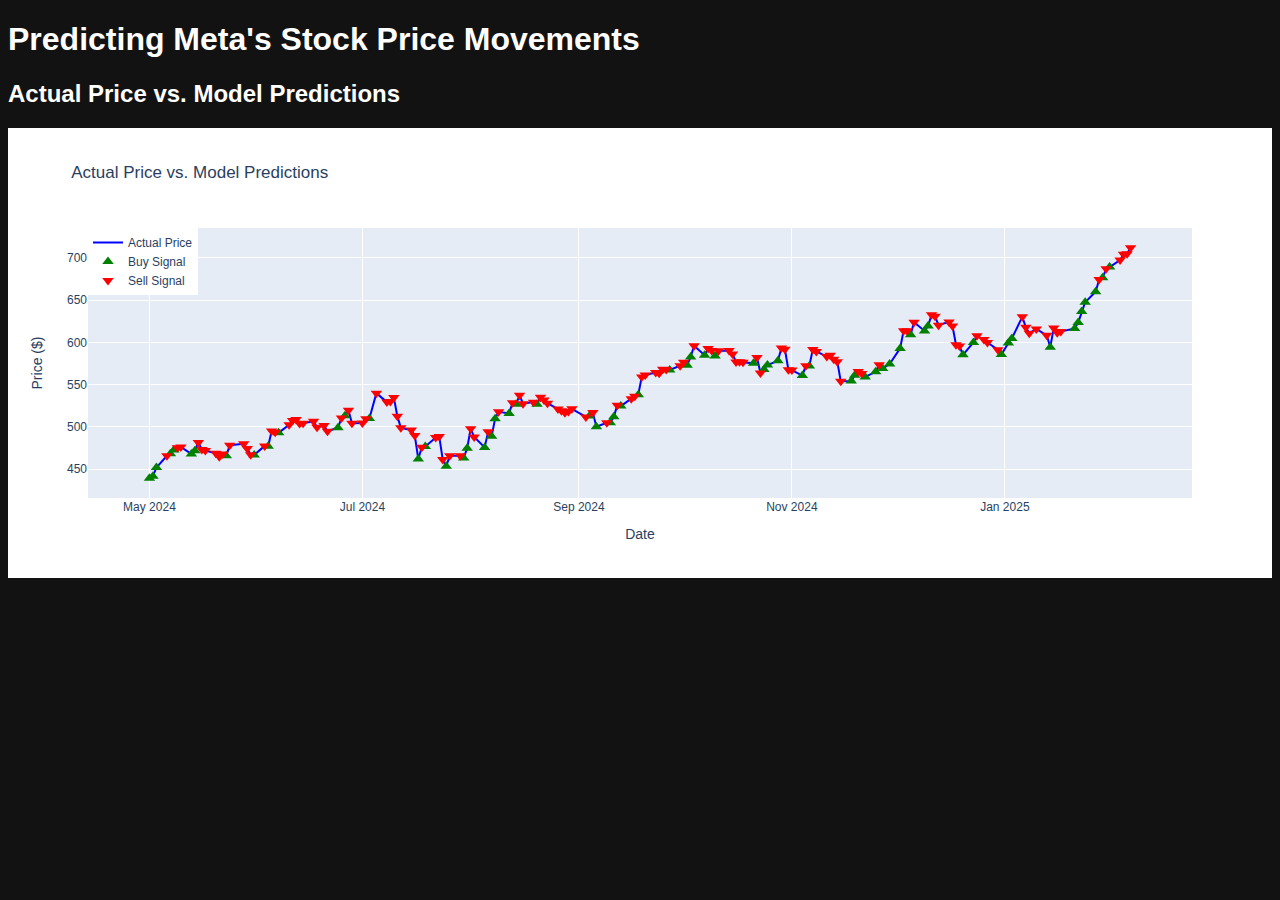
==== index.html @ 7559204f "test plotly" ====
<!DOCTYPE html>
<html lang="en">
<head>
    <meta charset="UTF-8">
    <meta name="viewport" content="width=device-width, initial-scale=1.0">
    <title>Document</title>
    <link rel = "stylesheet" href="style.css">
</head>
<body>
    <h1>Predicting Meta's Stock Price Movements</h1>
    <h2>Actual Price vs. Model Predictions</h2>
    <div>                        <script type="text/javascript">window.PlotlyConfig = {MathJaxConfig: 'local'};</script>
        <script charset="utf-8" src="https://cdn.plot.ly/plotly-2.32.0.min.js"></script>                <div id="d27d2220-6f86-433c-9f73-ee03876c3e94" class="plotly-graph-div" style="height:100%; width:100%;"></div>            <script type="text/javascript">                                    window.PLOTLYENV=window.PLOTLYENV || {};                                    if (document.getElementById("d27d2220-6f86-433c-9f73-ee03876c3e94")) {                    Plotly.newPlot(                        "d27d2220-6f86-433c-9f73-ee03876c3e94",                        [{"line":{"color":"blue","width":2},"mode":"lines","name":"Actual Price","x":["2024-05-01T00:00:00","2024-05-02T00:00:00","2024-05-03T00:00:00","2024-05-06T00:00:00","2024-05-07T00:00:00","2024-05-08T00:00:00","2024-05-09T00:00:00","2024-05-10T00:00:00","2024-05-13T00:00:00","2024-05-14T00:00:00","2024-05-15T00:00:00","2024-05-16T00:00:00","2024-05-17T00:00:00","2024-05-20T00:00:00","2024-05-21T00:00:00","2024-05-22T00:00:00","2024-05-23T00:00:00","2024-05-24T00:00:00","2024-05-28T00:00:00","2024-05-29T00:00:00","2024-05-30T00:00:00","2024-05-31T00:00:00","2024-06-03T00:00:00","2024-06-04T00:00:00","2024-06-05T00:00:00","2024-06-06T00:00:00","2024-06-07T00:00:00","2024-06-10T00:00:00","2024-06-11T00:00:00","2024-06-12T00:00:00","2024-06-13T00:00:00","2024-06-14T00:00:00","2024-06-17T00:00:00","2024-06-18T00:00:00","2024-06-20T00:00:00","2024-06-21T00:00:00","2024-06-24T00:00:00","2024-06-25T00:00:00","2024-06-26T00:00:00","2024-06-27T00:00:00","2024-06-28T00:00:00","2024-07-01T00:00:00","2024-07-02T00:00:00","2024-07-03T00:00:00","2024-07-05T00:00:00","2024-07-08T00:00:00","2024-07-09T00:00:00","2024-07-10T00:00:00","2024-07-11T00:00:00","2024-07-12T00:00:00","2024-07-15T00:00:00","2024-07-16T00:00:00","2024-07-17T00:00:00","2024-07-18T00:00:00","2024-07-19T00:00:00","2024-07-22T00:00:00","2024-07-23T00:00:00","2024-07-24T00:00:00","2024-07-25T00:00:00","2024-07-26T00:00:00","2024-07-29T00:00:00","2024-07-30T00:00:00","2024-07-31T00:00:00","2024-08-01T00:00:00","2024-08-02T00:00:00","2024-08-05T00:00:00","2024-08-06T00:00:00","2024-08-07T00:00:00","2024-08-08T00:00:00","2024-08-09T00:00:00","2024-08-12T00:00:00","2024-08-13T00:00:00","2024-08-14T00:00:00","2024-08-15T00:00:00","2024-08-16T00:00:00","2024-08-19T00:00:00","2024-08-20T00:00:00","2024-08-21T00:00:00","2024-08-22T00:00:00","2024-08-23T00:00:00","2024-08-26T00:00:00","2024-08-27T00:00:00","2024-08-28T00:00:00","2024-08-29T00:00:00","2024-08-30T00:00:00","2024-09-03T00:00:00","2024-09-04T00:00:00","2024-09-05T00:00:00","2024-09-06T00:00:00","2024-09-09T00:00:00","2024-09-10T00:00:00","2024-09-11T00:00:00","2024-09-12T00:00:00","2024-09-13T00:00:00","2024-09-16T00:00:00","2024-09-17T00:00:00","2024-09-18T00:00:00","2024-09-19T00:00:00","2024-09-20T00:00:00","2024-09-23T00:00:00","2024-09-24T00:00:00","2024-09-25T00:00:00","2024-09-26T00:00:00","2024-09-27T00:00:00","2024-09-30T00:00:00","2024-10-01T00:00:00","2024-10-02T00:00:00","2024-10-03T00:00:00","2024-10-04T00:00:00","2024-10-07T00:00:00","2024-10-08T00:00:00","2024-10-09T00:00:00","2024-10-10T00:00:00","2024-10-11T00:00:00","2024-10-14T00:00:00","2024-10-15T00:00:00","2024-10-16T00:00:00","2024-10-17T00:00:00","2024-10-18T00:00:00","2024-10-21T00:00:00","2024-10-22T00:00:00","2024-10-23T00:00:00","2024-10-24T00:00:00","2024-10-25T00:00:00","2024-10-28T00:00:00","2024-10-29T00:00:00","2024-10-30T00:00:00","2024-10-31T00:00:00","2024-11-01T00:00:00","2024-11-04T00:00:00","2024-11-05T00:00:00","2024-11-06T00:00:00","2024-11-07T00:00:00","2024-11-08T00:00:00","2024-11-11T00:00:00","2024-11-12T00:00:00","2024-11-13T00:00:00","2024-11-14T00:00:00","2024-11-15T00:00:00","2024-11-18T00:00:00","2024-11-19T00:00:00","2024-11-20T00:00:00","2024-11-21T00:00:00","2024-11-22T00:00:00","2024-11-25T00:00:00","2024-11-26T00:00:00","2024-11-27T00:00:00","2024-11-29T00:00:00","2024-12-02T00:00:00","2024-12-03T00:00:00","2024-12-04T00:00:00","2024-12-05T00:00:00","2024-12-06T00:00:00","2024-12-09T00:00:00","2024-12-10T00:00:00","2024-12-11T00:00:00","2024-12-12T00:00:00","2024-12-13T00:00:00","2024-12-16T00:00:00","2024-12-17T00:00:00","2024-12-18T00:00:00","2024-12-19T00:00:00","2024-12-20T00:00:00","2024-12-23T00:00:00","2024-12-24T00:00:00","2024-12-26T00:00:00","2024-12-27T00:00:00","2024-12-30T00:00:00","2024-12-31T00:00:00","2025-01-02T00:00:00","2025-01-03T00:00:00","2025-01-06T00:00:00","2025-01-07T00:00:00","2025-01-08T00:00:00","2025-01-10T00:00:00","2025-01-13T00:00:00","2025-01-14T00:00:00","2025-01-15T00:00:00","2025-01-16T00:00:00","2025-01-17T00:00:00","2025-01-21T00:00:00","2025-01-22T00:00:00","2025-01-23T00:00:00","2025-01-24T00:00:00","2025-01-27T00:00:00","2025-01-28T00:00:00","2025-01-29T00:00:00","2025-01-30T00:00:00","2025-01-31T00:00:00","2025-02-03T00:00:00","2025-02-04T00:00:00","2025-02-05T00:00:00","2025-02-06T00:00:00"],"y":[439.19,441.68,451.96,465.68,468.24,472.6,475.42,476.2,468.01,471.85,481.54,473.23,471.91,468.84,464.63,467.78,465.78,478.22,479.92,474.36,467.05,466.83,477.49,476.99,495.06,493.76,492.96,502.6,507.47,508.84,504.1,504.16,506.63,499.49,501.7,494.78,498.91,510.6,513.12,519.56,504.22,504.68,509.5,509.96,539.91,529.32,530.0,534.69,512.7,498.87,496.16,489.79,461.99,475.85,476.79,487.4,488.69,461.27,453.41,465.7,465.71,463.19,474.83,497.74,488.14,475.73,494.09,488.92,509.63,517.77,515.95,528.54,526.76,537.33,527.42,529.28,526.73,535.16,531.93,528.0,521.12,519.1,516.78,518.22,521.31,511.76,512.74,516.86,500.27,504.79,504.79,511.83,525.6,524.62,533.28,536.315,537.95,559.1,561.35,564.41,563.33,568.31,567.84,567.36,572.44,576.47,572.81,582.77,595.94,584.78,592.89,590.51,583.83,589.95,590.42,586.27,576.79,576.93,576.47,575.16,582.01,563.69,567.78,573.25,578.16,593.28,591.8,567.58,567.16,560.68,572.43,572.05,591.7,589.34,583.17,584.82,580.0,577.16,554.08,554.4,561.09,565.52,563.09,559.14,565.11,573.54,569.2,574.32,592.83,613.65,613.78,608.93,623.77,613.57,619.32,632.68,630.79,620.35,624.24,619.44,597.19,595.57,585.25,599.85,607.75,603.35,599.81,591.24,585.51,599.24,604.63,630.2,617.89,610.72,615.86,608.33,594.25,617.12,611.3,612.77,616.46,623.5,636.45,647.49,659.88,674.33,676.49,687.0,689.18,697.46,704.19,704.87,711.99],"type":"scatter"},{"marker":{"color":"green","size":10,"symbol":"triangle-up"},"mode":"markers","name":"Buy Signal","x":["2024-05-01T00:00:00","2024-05-02T00:00:00","2024-05-03T00:00:00","2024-05-07T00:00:00","2024-05-08T00:00:00","2024-05-13T00:00:00","2024-05-14T00:00:00","2024-05-23T00:00:00","2024-05-31T00:00:00","2024-06-04T00:00:00","2024-06-07T00:00:00","2024-06-24T00:00:00","2024-06-26T00:00:00","2024-07-03T00:00:00","2024-07-17T00:00:00","2024-07-19T00:00:00","2024-07-25T00:00:00","2024-07-30T00:00:00","2024-07-31T00:00:00","2024-08-05T00:00:00","2024-08-07T00:00:00","2024-08-08T00:00:00","2024-08-12T00:00:00","2024-08-14T00:00:00","2024-08-20T00:00:00","2024-09-04T00:00:00","2024-09-06T00:00:00","2024-09-10T00:00:00","2024-09-11T00:00:00","2024-09-13T00:00:00","2024-09-18T00:00:00","2024-09-27T00:00:00","2024-10-02T00:00:00","2024-10-03T00:00:00","2024-10-07T00:00:00","2024-10-10T00:00:00","2024-10-21T00:00:00","2024-10-24T00:00:00","2024-10-25T00:00:00","2024-10-28T00:00:00","2024-11-04T00:00:00","2024-11-06T00:00:00","2024-11-18T00:00:00","2024-11-19T00:00:00","2024-11-22T00:00:00","2024-11-25T00:00:00","2024-11-27T00:00:00","2024-11-29T00:00:00","2024-12-02T00:00:00","2024-12-05T00:00:00","2024-12-09T00:00:00","2024-12-10T00:00:00","2024-12-20T00:00:00","2024-12-23T00:00:00","2024-12-31T00:00:00","2025-01-02T00:00:00","2025-01-03T00:00:00","2025-01-14T00:00:00","2025-01-21T00:00:00","2025-01-22T00:00:00","2025-01-23T00:00:00","2025-01-24T00:00:00","2025-01-27T00:00:00","2025-01-29T00:00:00","2025-01-31T00:00:00"],"y":[439.19,441.68,451.96,468.24,472.6,468.01,471.85,465.78,466.83,476.99,492.96,498.91,513.12,509.96,461.99,476.79,453.41,463.19,474.83,475.73,488.92,509.63,515.95,526.76,526.73,512.74,500.27,504.79,511.83,524.62,537.95,567.36,572.81,582.77,584.78,583.83,575.16,567.78,573.25,578.16,560.68,572.05,554.4,561.09,559.14,565.11,569.2,574.32,592.83,608.93,613.57,619.32,585.25,599.85,585.51,599.24,604.63,594.25,616.46,623.5,636.45,647.49,659.88,676.49,689.18],"type":"scatter"},{"marker":{"color":"red","size":10,"symbol":"triangle-down"},"mode":"markers","name":"Sell Signal","x":["2024-05-06T00:00:00","2024-05-09T00:00:00","2024-05-10T00:00:00","2024-05-15T00:00:00","2024-05-16T00:00:00","2024-05-17T00:00:00","2024-05-20T00:00:00","2024-05-21T00:00:00","2024-05-22T00:00:00","2024-05-24T00:00:00","2024-05-28T00:00:00","2024-05-29T00:00:00","2024-05-30T00:00:00","2024-06-03T00:00:00","2024-06-05T00:00:00","2024-06-06T00:00:00","2024-06-10T00:00:00","2024-06-11T00:00:00","2024-06-12T00:00:00","2024-06-13T00:00:00","2024-06-14T00:00:00","2024-06-17T00:00:00","2024-06-18T00:00:00","2024-06-20T00:00:00","2024-06-21T00:00:00","2024-06-25T00:00:00","2024-06-27T00:00:00","2024-06-28T00:00:00","2024-07-01T00:00:00","2024-07-02T00:00:00","2024-07-05T00:00:00","2024-07-08T00:00:00","2024-07-09T00:00:00","2024-07-10T00:00:00","2024-07-11T00:00:00","2024-07-12T00:00:00","2024-07-15T00:00:00","2024-07-16T00:00:00","2024-07-18T00:00:00","2024-07-22T00:00:00","2024-07-23T00:00:00","2024-07-24T00:00:00","2024-07-26T00:00:00","2024-07-29T00:00:00","2024-08-01T00:00:00","2024-08-02T00:00:00","2024-08-06T00:00:00","2024-08-09T00:00:00","2024-08-13T00:00:00","2024-08-15T00:00:00","2024-08-16T00:00:00","2024-08-19T00:00:00","2024-08-21T00:00:00","2024-08-22T00:00:00","2024-08-23T00:00:00","2024-08-26T00:00:00","2024-08-27T00:00:00","2024-08-28T00:00:00","2024-08-29T00:00:00","2024-08-30T00:00:00","2024-09-03T00:00:00","2024-09-05T00:00:00","2024-09-09T00:00:00","2024-09-12T00:00:00","2024-09-16T00:00:00","2024-09-17T00:00:00","2024-09-19T00:00:00","2024-09-20T00:00:00","2024-09-23T00:00:00","2024-09-24T00:00:00","2024-09-25T00:00:00","2024-09-26T00:00:00","2024-09-30T00:00:00","2024-10-01T00:00:00","2024-10-04T00:00:00","2024-10-08T00:00:00","2024-10-09T00:00:00","2024-10-11T00:00:00","2024-10-14T00:00:00","2024-10-15T00:00:00","2024-10-16T00:00:00","2024-10-17T00:00:00","2024-10-18T00:00:00","2024-10-22T00:00:00","2024-10-23T00:00:00","2024-10-29T00:00:00","2024-10-30T00:00:00","2024-10-31T00:00:00","2024-11-01T00:00:00","2024-11-05T00:00:00","2024-11-07T00:00:00","2024-11-08T00:00:00","2024-11-11T00:00:00","2024-11-12T00:00:00","2024-11-13T00:00:00","2024-11-14T00:00:00","2024-11-15T00:00:00","2024-11-20T00:00:00","2024-11-21T00:00:00","2024-11-26T00:00:00","2024-12-03T00:00:00","2024-12-04T00:00:00","2024-12-06T00:00:00","2024-12-11T00:00:00","2024-12-12T00:00:00","2024-12-13T00:00:00","2024-12-16T00:00:00","2024-12-17T00:00:00","2024-12-18T00:00:00","2024-12-19T00:00:00","2024-12-24T00:00:00","2024-12-26T00:00:00","2024-12-27T00:00:00","2024-12-30T00:00:00","2025-01-06T00:00:00","2025-01-07T00:00:00","2025-01-08T00:00:00","2025-01-10T00:00:00","2025-01-13T00:00:00","2025-01-15T00:00:00","2025-01-16T00:00:00","2025-01-17T00:00:00","2025-01-28T00:00:00","2025-01-30T00:00:00","2025-02-03T00:00:00","2025-02-04T00:00:00","2025-02-05T00:00:00","2025-02-06T00:00:00"],"y":[465.68,475.42,476.2,481.54,473.23,471.91,468.84,464.63,467.78,478.22,479.92,474.36,467.05,477.49,495.06,493.76,502.6,507.47,508.84,504.1,504.16,506.63,499.49,501.7,494.78,510.6,519.56,504.22,504.68,509.5,539.91,529.32,530.0,534.69,512.7,498.87,496.16,489.79,475.85,487.4,488.69,461.27,465.7,465.71,497.74,488.14,494.09,517.77,528.54,537.33,527.42,529.28,535.16,531.93,528.0,521.12,519.1,516.78,518.22,521.31,511.76,516.86,504.79,525.6,533.28,536.315,559.1,561.35,564.41,563.33,568.31,567.84,572.44,576.47,595.94,592.89,590.51,589.95,590.42,586.27,576.79,576.93,576.47,582.01,563.69,593.28,591.8,567.58,567.16,572.43,591.7,589.34,583.17,584.82,580.0,577.16,554.08,565.52,563.09,573.54,613.65,613.78,623.77,632.68,630.79,620.35,624.24,619.44,597.19,595.57,607.75,603.35,599.81,591.24,630.2,617.89,610.72,615.86,608.33,617.12,611.3,612.77,674.33,687.0,697.46,704.19,704.87,711.99],"type":"scatter"}],                        {"template":{"data":{"histogram2dcontour":[{"type":"histogram2dcontour","colorbar":{"outlinewidth":0,"ticks":""},"colorscale":[[0.0,"#0d0887"],[0.1111111111111111,"#46039f"],[0.2222222222222222,"#7201a8"],[0.3333333333333333,"#9c179e"],[0.4444444444444444,"#bd3786"],[0.5555555555555556,"#d8576b"],[0.6666666666666666,"#ed7953"],[0.7777777777777778,"#fb9f3a"],[0.8888888888888888,"#fdca26"],[1.0,"#f0f921"]]}],"choropleth":[{"type":"choropleth","colorbar":{"outlinewidth":0,"ticks":""}}],"histogram2d":[{"type":"histogram2d","colorbar":{"outlinewidth":0,"ticks":""},"colorscale":[[0.0,"#0d0887"],[0.1111111111111111,"#46039f"],[0.2222222222222222,"#7201a8"],[0.3333333333333333,"#9c179e"],[0.4444444444444444,"#bd3786"],[0.5555555555555556,"#d8576b"],[0.6666666666666666,"#ed7953"],[0.7777777777777778,"#fb9f3a"],[0.8888888888888888,"#fdca26"],[1.0,"#f0f921"]]}],"heatmap":[{"type":"heatmap","colorbar":{"outlinewidth":0,"ticks":""},"colorscale":[[0.0,"#0d0887"],[0.1111111111111111,"#46039f"],[0.2222222222222222,"#7201a8"],[0.3333333333333333,"#9c179e"],[0.4444444444444444,"#bd3786"],[0.5555555555555556,"#d8576b"],[0.6666666666666666,"#ed7953"],[0.7777777777777778,"#fb9f3a"],[0.8888888888888888,"#fdca26"],[1.0,"#f0f921"]]}],"heatmapgl":[{"type":"heatmapgl","colorbar":{"outlinewidth":0,"ticks":""},"colorscale":[[0.0,"#0d0887"],[0.1111111111111111,"#46039f"],[0.2222222222222222,"#7201a8"],[0.3333333333333333,"#9c179e"],[0.4444444444444444,"#bd3786"],[0.5555555555555556,"#d8576b"],[0.6666666666666666,"#ed7953"],[0.7777777777777778,"#fb9f3a"],[0.8888888888888888,"#fdca26"],[1.0,"#f0f921"]]}],"contourcarpet":[{"type":"contourcarpet","colorbar":{"outlinewidth":0,"ticks":""}}],"contour":[{"type":"contour","colorbar":{"outlinewidth":0,"ticks":""},"colorscale":[[0.0,"#0d0887"],[0.1111111111111111,"#46039f"],[0.2222222222222222,"#7201a8"],[0.3333333333333333,"#9c179e"],[0.4444444444444444,"#bd3786"],[0.5555555555555556,"#d8576b"],[0.6666666666666666,"#ed7953"],[0.7777777777777778,"#fb9f3a"],[0.8888888888888888,"#fdca26"],[1.0,"#f0f921"]]}],"surface":[{"type":"surface","colorbar":{"outlinewidth":0,"ticks":""},"colorscale":[[0.0,"#0d0887"],[0.1111111111111111,"#46039f"],[0.2222222222222222,"#7201a8"],[0.3333333333333333,"#9c179e"],[0.4444444444444444,"#bd3786"],[0.5555555555555556,"#d8576b"],[0.6666666666666666,"#ed7953"],[0.7777777777777778,"#fb9f3a"],[0.8888888888888888,"#fdca26"],[1.0,"#f0f921"]]}],"mesh3d":[{"type":"mesh3d","colorbar":{"outlinewidth":0,"ticks":""}}],"scatter":[{"fillpattern":{"fillmode":"overlay","size":10,"solidity":0.2},"type":"scatter"}],"parcoords":[{"type":"parcoords","line":{"colorbar":{"outlinewidth":0,"ticks":""}}}],"scatterpolargl":[{"type":"scatterpolargl","marker":{"colorbar":{"outlinewidth":0,"ticks":""}}}],"bar":[{"error_x":{"color":"#2a3f5f"},"error_y":{"color":"#2a3f5f"},"marker":{"line":{"color":"#E5ECF6","width":0.5},"pattern":{"fillmode":"overlay","size":10,"solidity":0.2}},"type":"bar"}],"scattergeo":[{"type":"scattergeo","marker":{"colorbar":{"outlinewidth":0,"ticks":""}}}],"scatterpolar":[{"type":"scatterpolar","marker":{"colorbar":{"outlinewidth":0,"ticks":""}}}],"histogram":[{"marker":{"pattern":{"fillmode":"overlay","size":10,"solidity":0.2}},"type":"histogram"}],"scattergl":[{"type":"scattergl","marker":{"colorbar":{"outlinewidth":0,"ticks":""}}}],"scatter3d":[{"type":"scatter3d","line":{"colorbar":{"outlinewidth":0,"ticks":""}},"marker":{"colorbar":{"outlinewidth":0,"ticks":""}}}],"scattermapbox":[{"type":"scattermapbox","marker":{"colorbar":{"outlinewidth":0,"ticks":""}}}],"scatterternary":[{"type":"scatterternary","marker":{"colorbar":{"outlinewidth":0,"ticks":""}}}],"scattercarpet":[{"type":"scattercarpet","marker":{"colorbar":{"outlinewidth":0,"ticks":""}}}],"carpet":[{"aaxis":{"endlinecolor":"#2a3f5f","gridcolor":"white","linecolor":"white","minorgridcolor":"white","startlinecolor":"#2a3f5f"},"baxis":{"endlinecolor":"#2a3f5f","gridcolor":"white","linecolor":"white","minorgridcolor":"white","startlinecolor":"#2a3f5f"},"type":"carpet"}],"table":[{"cells":{"fill":{"color":"#EBF0F8"},"line":{"color":"white"}},"header":{"fill":{"color":"#C8D4E3"},"line":{"color":"white"}},"type":"table"}],"barpolar":[{"marker":{"line":{"color":"#E5ECF6","width":0.5},"pattern":{"fillmode":"overlay","size":10,"solidity":0.2}},"type":"barpolar"}],"pie":[{"automargin":true,"type":"pie"}]},"layout":{"autotypenumbers":"strict","colorway":["#636efa","#EF553B","#00cc96","#ab63fa","#FFA15A","#19d3f3","#FF6692","#B6E880","#FF97FF","#FECB52"],"font":{"color":"#2a3f5f"},"hovermode":"closest","hoverlabel":{"align":"left"},"paper_bgcolor":"white","plot_bgcolor":"#E5ECF6","polar":{"bgcolor":"#E5ECF6","angularaxis":{"gridcolor":"white","linecolor":"white","ticks":""},"radialaxis":{"gridcolor":"white","linecolor":"white","ticks":""}},"ternary":{"bgcolor":"#E5ECF6","aaxis":{"gridcolor":"white","linecolor":"white","ticks":""},"baxis":{"gridcolor":"white","linecolor":"white","ticks":""},"caxis":{"gridcolor":"white","linecolor":"white","ticks":""}},"coloraxis":{"colorbar":{"outlinewidth":0,"ticks":""}},"colorscale":{"sequential":[[0.0,"#0d0887"],[0.1111111111111111,"#46039f"],[0.2222222222222222,"#7201a8"],[0.3333333333333333,"#9c179e"],[0.4444444444444444,"#bd3786"],[0.5555555555555556,"#d8576b"],[0.6666666666666666,"#ed7953"],[0.7777777777777778,"#fb9f3a"],[0.8888888888888888,"#fdca26"],[1.0,"#f0f921"]],"sequentialminus":[[0.0,"#0d0887"],[0.1111111111111111,"#46039f"],[0.2222222222222222,"#7201a8"],[0.3333333333333333,"#9c179e"],[0.4444444444444444,"#bd3786"],[0.5555555555555556,"#d8576b"],[0.6666666666666666,"#ed7953"],[0.7777777777777778,"#fb9f3a"],[0.8888888888888888,"#fdca26"],[1.0,"#f0f921"]],"diverging":[[0,"#8e0152"],[0.1,"#c51b7d"],[0.2,"#de77ae"],[0.3,"#f1b6da"],[0.4,"#fde0ef"],[0.5,"#f7f7f7"],[0.6,"#e6f5d0"],[0.7,"#b8e186"],[0.8,"#7fbc41"],[0.9,"#4d9221"],[1,"#276419"]]},"xaxis":{"gridcolor":"white","linecolor":"white","ticks":"","title":{"standoff":15},"zerolinecolor":"white","automargin":true,"zerolinewidth":2},"yaxis":{"gridcolor":"white","linecolor":"white","ticks":"","title":{"standoff":15},"zerolinecolor":"white","automargin":true,"zerolinewidth":2},"scene":{"xaxis":{"backgroundcolor":"#E5ECF6","gridcolor":"white","linecolor":"white","showbackground":true,"ticks":"","zerolinecolor":"white","gridwidth":2},"yaxis":{"backgroundcolor":"#E5ECF6","gridcolor":"white","linecolor":"white","showbackground":true,"ticks":"","zerolinecolor":"white","gridwidth":2},"zaxis":{"backgroundcolor":"#E5ECF6","gridcolor":"white","linecolor":"white","showbackground":true,"ticks":"","zerolinecolor":"white","gridwidth":2}},"shapedefaults":{"line":{"color":"#2a3f5f"}},"annotationdefaults":{"arrowcolor":"#2a3f5f","arrowhead":0,"arrowwidth":1},"geo":{"bgcolor":"white","landcolor":"#E5ECF6","subunitcolor":"white","showland":true,"showlakes":true,"lakecolor":"white"},"title":{"x":0.05},"mapbox":{"style":"light"}}},"legend":{"x":0,"y":1,"traceorder":"normal"},"title":{"text":"Actual Price vs. Model Predictions"},"xaxis":{"title":{"text":"Date"}},"yaxis":{"title":{"text":"Price ($)"}}},                        {"responsive": true}                    )                };                            </script>        </div>
</body>
</html>
---- style.css ----
body {
    background-color: #121212; /* Dark background */
    color: white; /* White text */
    font-family: Arial, sans-serif;
}

h1, h2, h3, p, a {
    color: white;
}
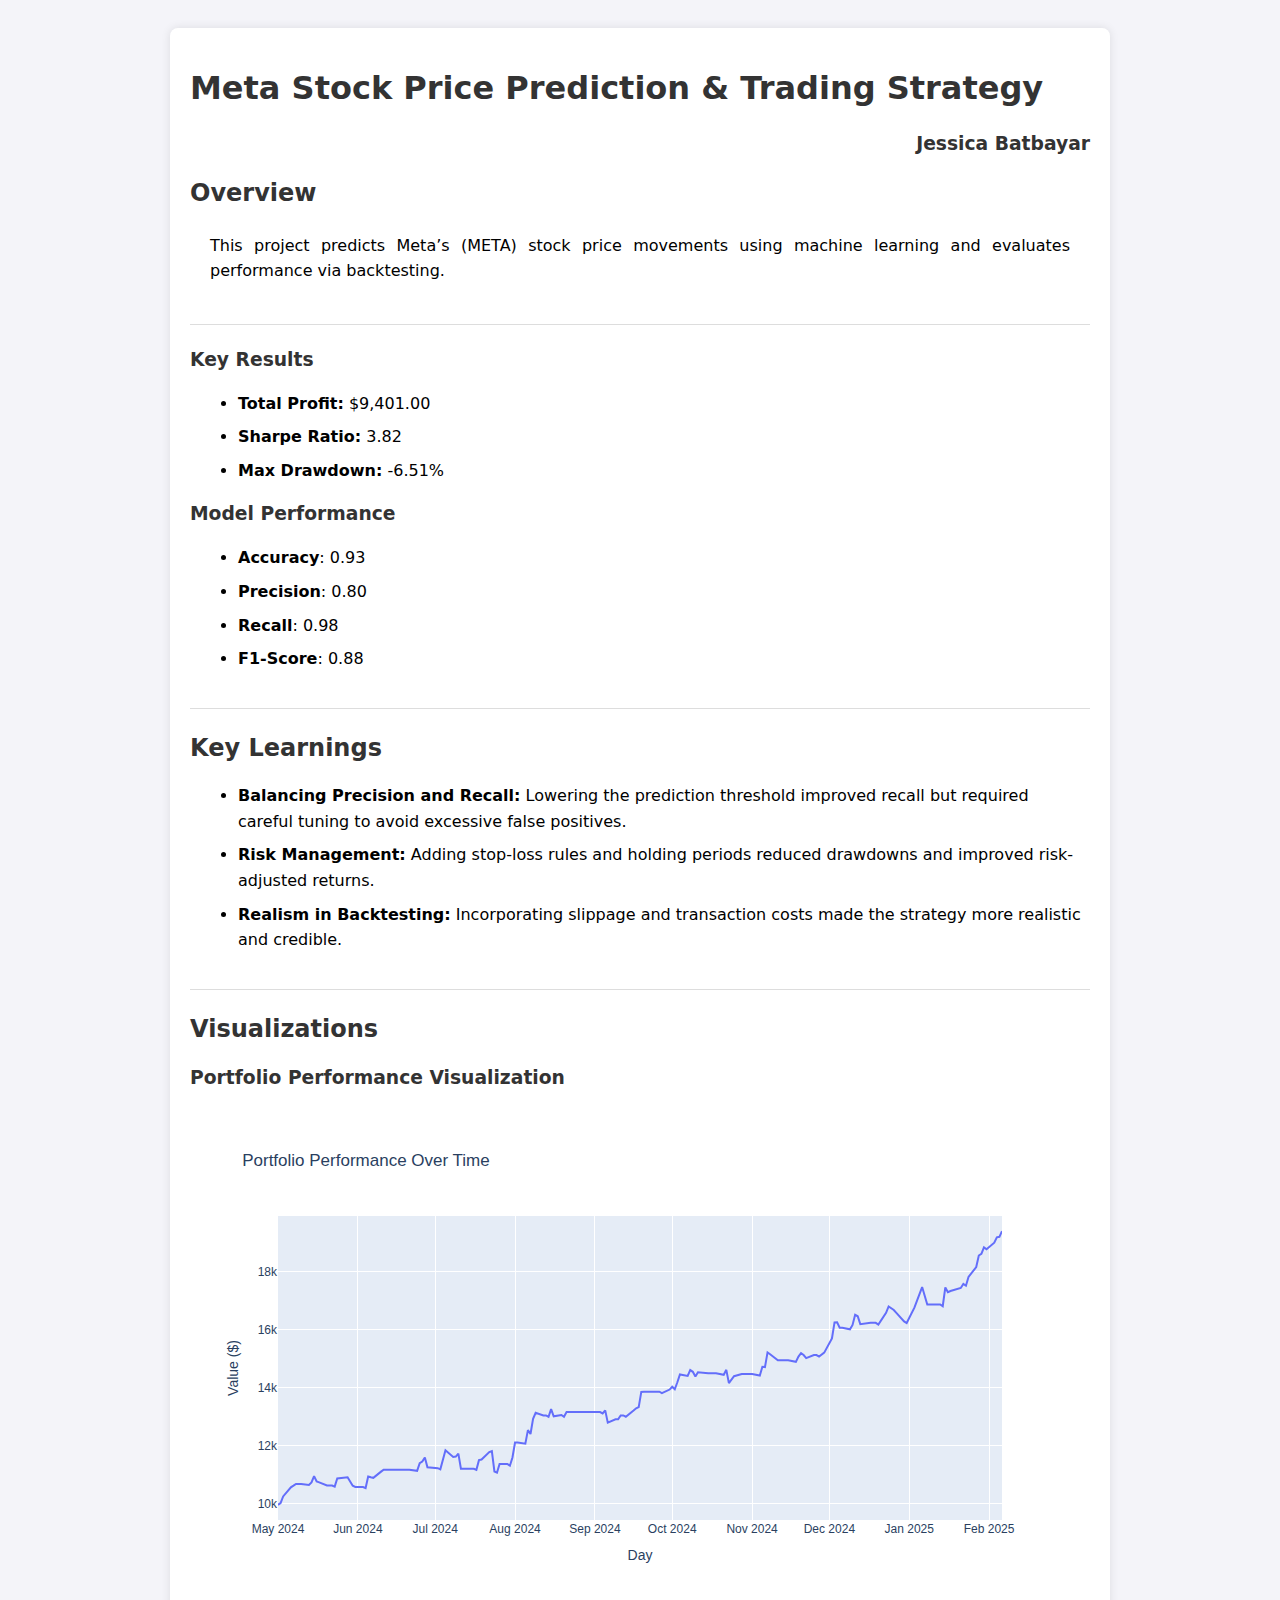
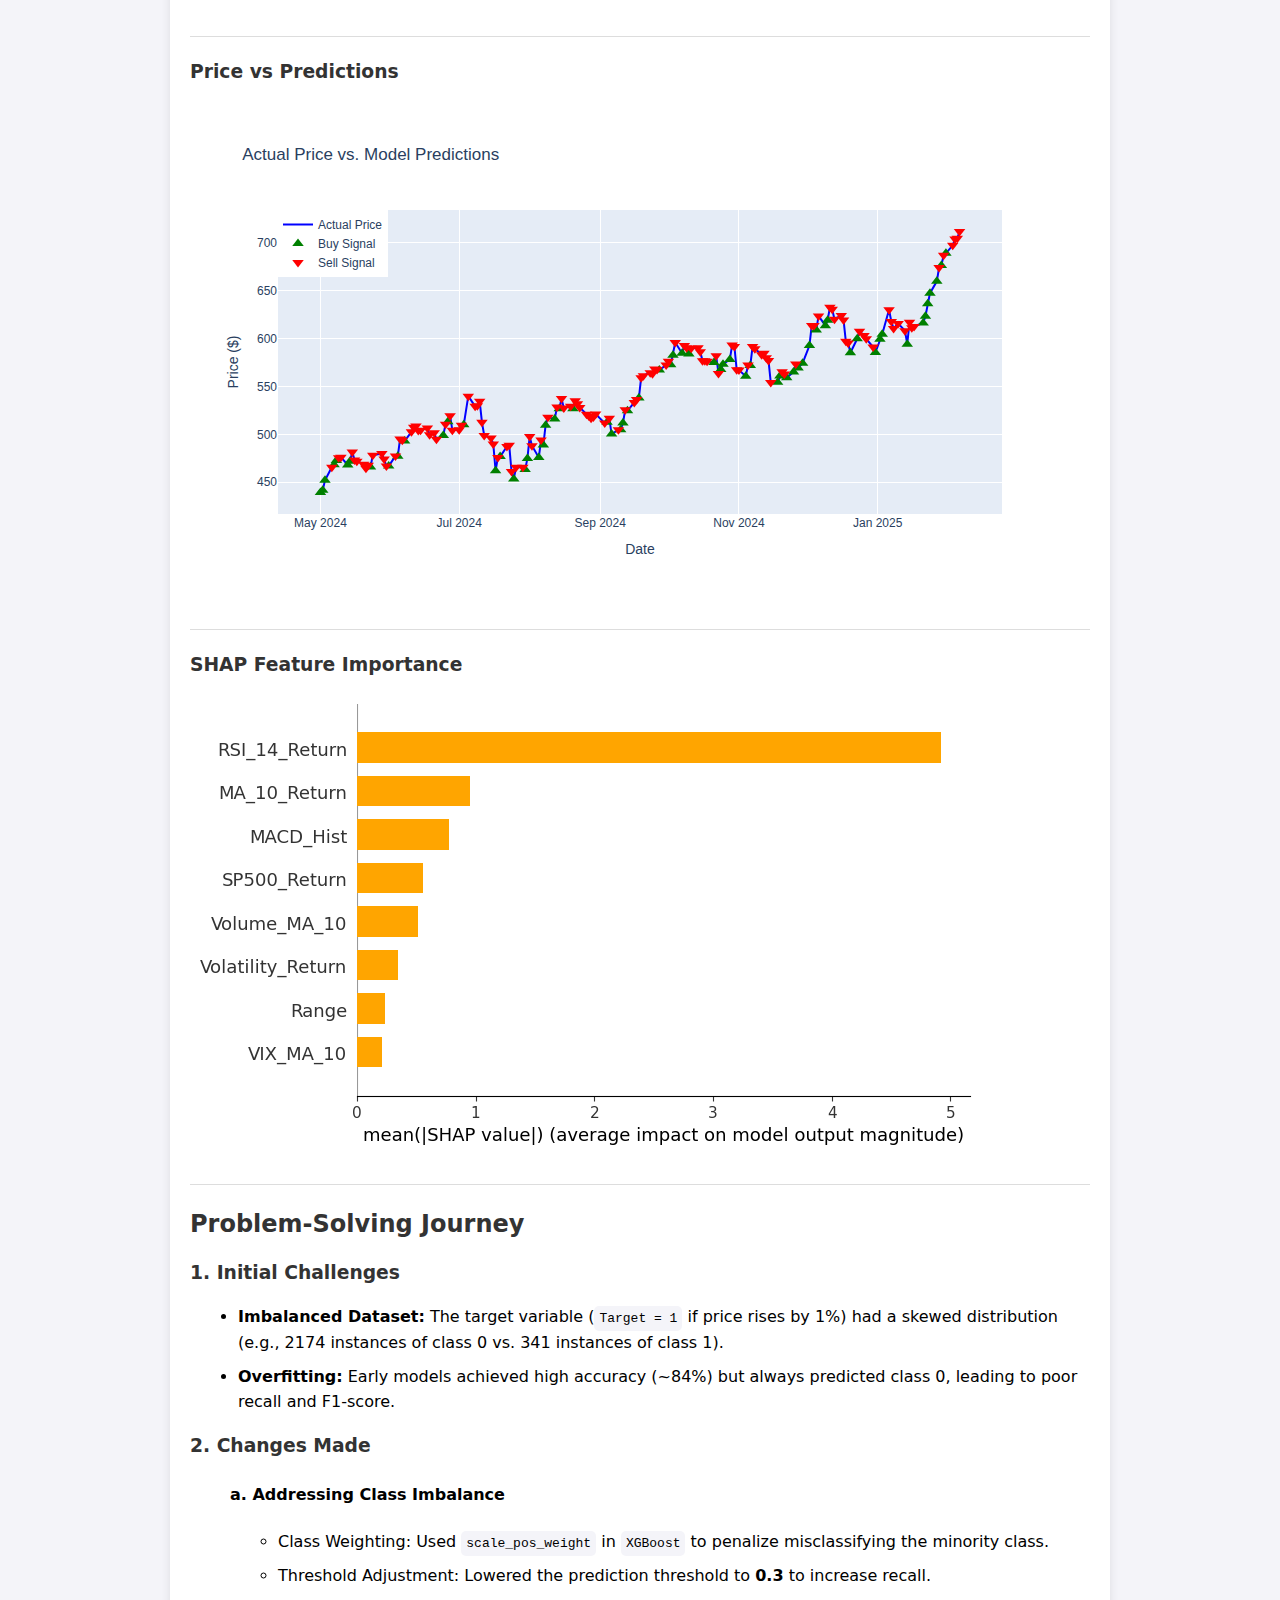
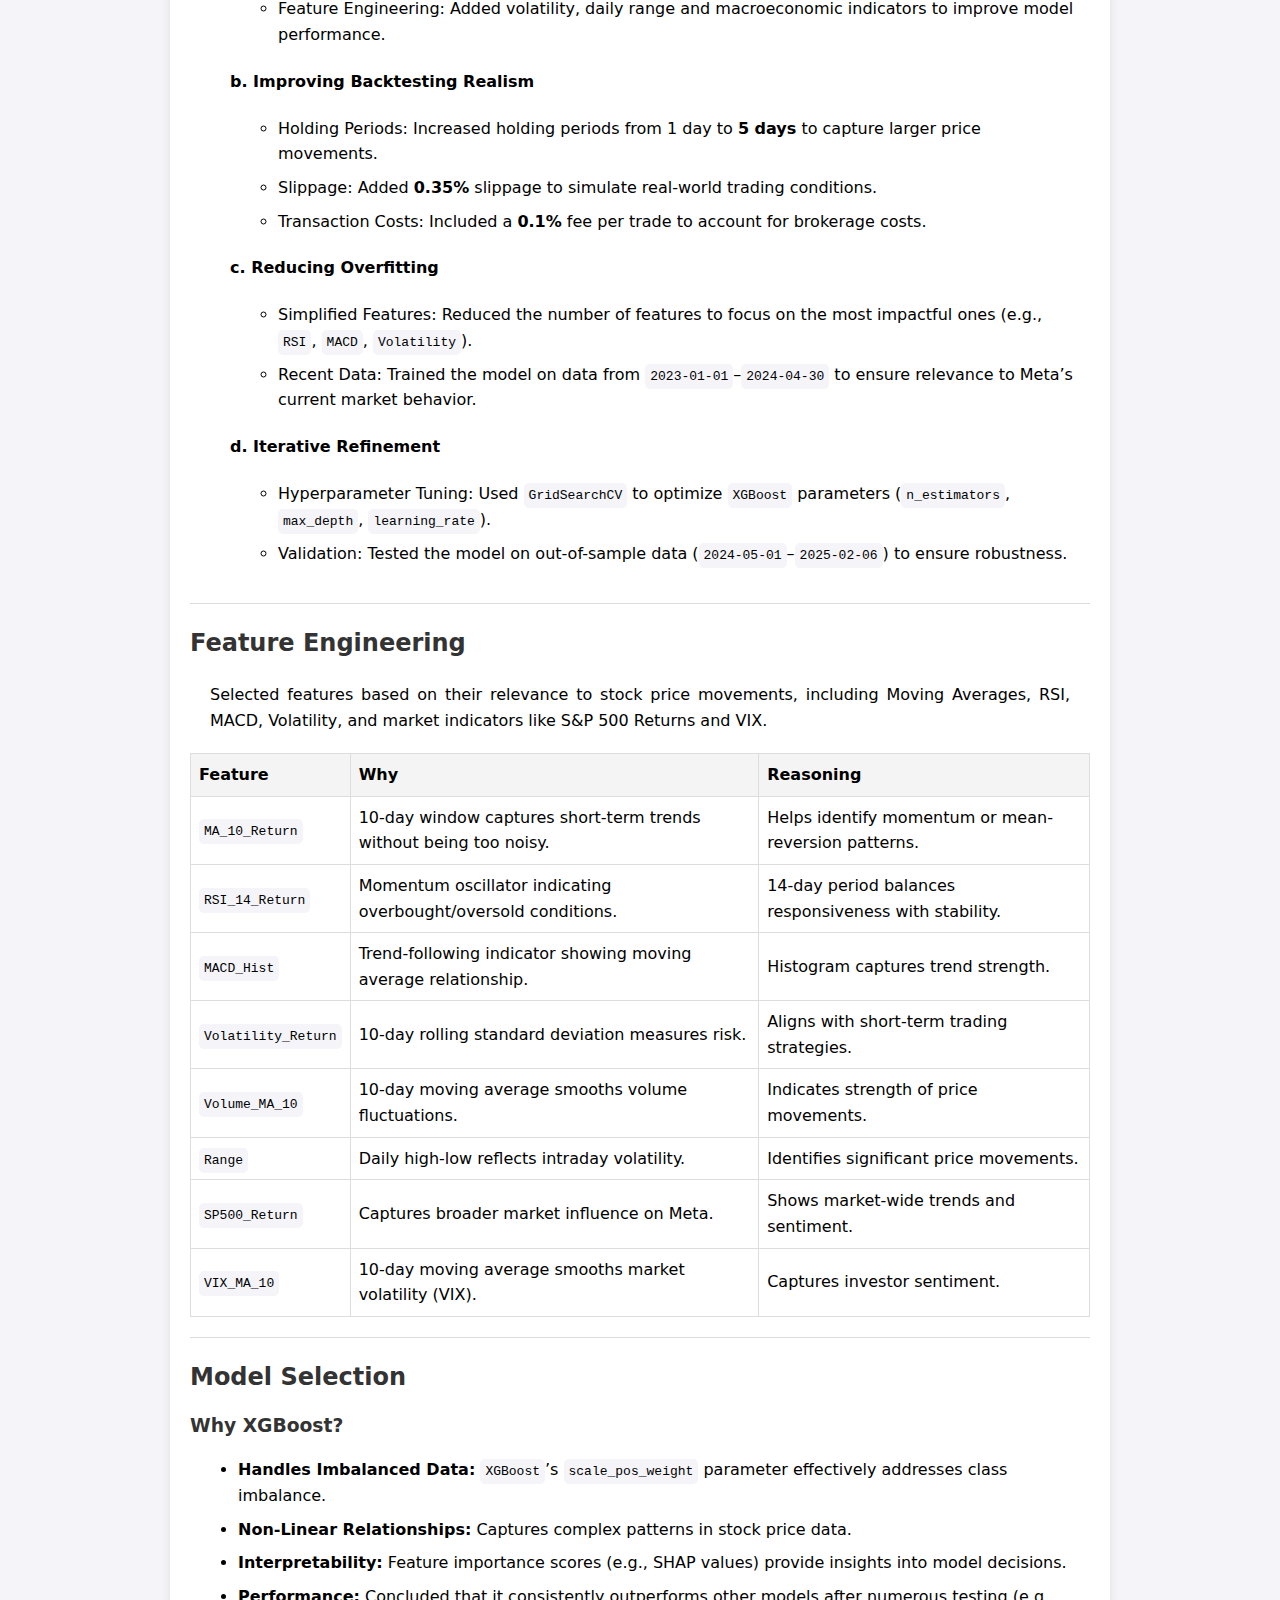
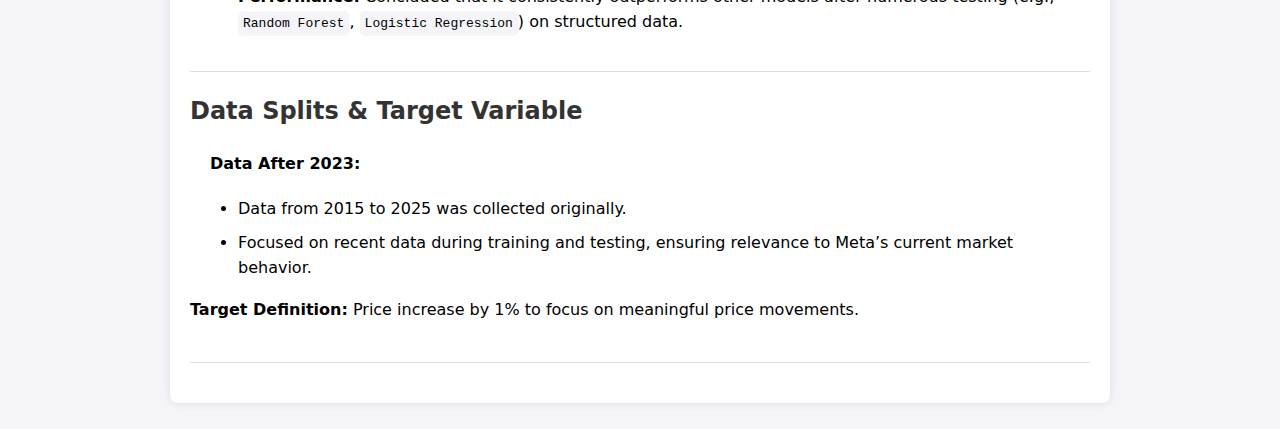
==== commit 5ecc9348: "test" ====
--- a/index.html
+++ b/index.html
@@ -3,13 +3,141 @@
 <head>
     <meta charset="UTF-8">
     <meta name="viewport" content="width=device-width, initial-scale=1.0">
-    <title>Document</title>
-    <link rel = "stylesheet" href="style.css">
+    <title>Meta Stock Price Prediction & Trading Strategy</title>
+    <link rel="stylesheet" href="style.css">
 </head>
 <body>
-    <h1>Predicting Meta's Stock Price Movements</h1>
-    <h2>Actual Price vs. Model Predictions</h2>
-    <div>                        <script type="text/javascript">window.PlotlyConfig = {MathJaxConfig: 'local'};</script>
-        <script charset="utf-8" src="https://cdn.plot.ly/plotly-2.32.0.min.js"></script>                <div id="d27d2220-6f86-433c-9f73-ee03876c3e94" class="plotly-graph-div" style="height:100%; width:100%;"></div>            <script type="text/javascript">                                    window.PLOTLYENV=window.PLOTLYENV || {};                                    if (document.getElementById("d27d2220-6f86-433c-9f73-ee03876c3e94")) {                    Plotly.newPlot(                        "d27d2220-6f86-433c-9f73-ee03876c3e94",                        [{"line":{"color":"blue","width":2},"mode":"lines","name":"Actual Price","x":["2024-05-01T00:00:00","2024-05-02T00:00:00","2024-05-03T00:00:00","2024-05-06T00:00:00","2024-05-07T00:00:00","2024-05-08T00:00:00","2024-05-09T00:00:00","2024-05-10T00:00:00","2024-05-13T00:00:00","2024-05-14T00:00:00","2024-05-15T00:00:00","2024-05-16T00:00:00","2024-05-17T00:00:00","2024-05-20T00:00:00","2024-05-21T00:00:00","2024-05-22T00:00:00","2024-05-23T00:00:00","2024-05-24T00:00:00","2024-05-28T00:00:00","2024-05-29T00:00:00","2024-05-30T00:00:00","2024-05-31T00:00:00","2024-06-03T00:00:00","2024-06-04T00:00:00","2024-06-05T00:00:00","2024-06-06T00:00:00","2024-06-07T00:00:00","2024-06-10T00:00:00","2024-06-11T00:00:00","2024-06-12T00:00:00","2024-06-13T00:00:00","2024-06-14T00:00:00","2024-06-17T00:00:00","2024-06-18T00:00:00","2024-06-20T00:00:00","2024-06-21T00:00:00","2024-06-24T00:00:00","2024-06-25T00:00:00","2024-06-26T00:00:00","2024-06-27T00:00:00","2024-06-28T00:00:00","2024-07-01T00:00:00","2024-07-02T00:00:00","2024-07-03T00:00:00","2024-07-05T00:00:00","2024-07-08T00:00:00","2024-07-09T00:00:00","2024-07-10T00:00:00","2024-07-11T00:00:00","2024-07-12T00:00:00","2024-07-15T00:00:00","2024-07-16T00:00:00","2024-07-17T00:00:00","2024-07-18T00:00:00","2024-07-19T00:00:00","2024-07-22T00:00:00","2024-07-23T00:00:00","2024-07-24T00:00:00","2024-07-25T00:00:00","2024-07-26T00:00:00","2024-07-29T00:00:00","2024-07-30T00:00:00","2024-07-31T00:00:00","2024-08-01T00:00:00","2024-08-02T00:00:00","2024-08-05T00:00:00","2024-08-06T00:00:00","2024-08-07T00:00:00","2024-08-08T00:00:00","2024-08-09T00:00:00","2024-08-12T00:00:00","2024-08-13T00:00:00","2024-08-14T00:00:00","2024-08-15T00:00:00","2024-08-16T00:00:00","2024-08-19T00:00:00","2024-08-20T00:00:00","2024-08-21T00:00:00","2024-08-22T00:00:00","2024-08-23T00:00:00","2024-08-26T00:00:00","2024-08-27T00:00:00","2024-08-28T00:00:00","2024-08-29T00:00:00","2024-08-30T00:00:00","2024-09-03T00:00:00","2024-09-04T00:00:00","2024-09-05T00:00:00","2024-09-06T00:00:00","2024-09-09T00:00:00","2024-09-10T00:00:00","2024-09-11T00:00:00","2024-09-12T00:00:00","2024-09-13T00:00:00","2024-09-16T00:00:00","2024-09-17T00:00:00","2024-09-18T00:00:00","2024-09-19T00:00:00","2024-09-20T00:00:00","2024-09-23T00:00:00","2024-09-24T00:00:00","2024-09-25T00:00:00","2024-09-26T00:00:00","2024-09-27T00:00:00","2024-09-30T00:00:00","2024-10-01T00:00:00","2024-10-02T00:00:00","2024-10-03T00:00:00","2024-10-04T00:00:00","2024-10-07T00:00:00","2024-10-08T00:00:00","2024-10-09T00:00:00","2024-10-10T00:00:00","2024-10-11T00:00:00","2024-10-14T00:00:00","2024-10-15T00:00:00","2024-10-16T00:00:00","2024-10-17T00:00:00","2024-10-18T00:00:00","2024-10-21T00:00:00","2024-10-22T00:00:00","2024-10-23T00:00:00","2024-10-24T00:00:00","2024-10-25T00:00:00","2024-10-28T00:00:00","2024-10-29T00:00:00","2024-10-30T00:00:00","2024-10-31T00:00:00","2024-11-01T00:00:00","2024-11-04T00:00:00","2024-11-05T00:00:00","2024-11-06T00:00:00","2024-11-07T00:00:00","2024-11-08T00:00:00","2024-11-11T00:00:00","2024-11-12T00:00:00","2024-11-13T00:00:00","2024-11-14T00:00:00","2024-11-15T00:00:00","2024-11-18T00:00:00","2024-11-19T00:00:00","2024-11-20T00:00:00","2024-11-21T00:00:00","2024-11-22T00:00:00","2024-11-25T00:00:00","2024-11-26T00:00:00","2024-11-27T00:00:00","2024-11-29T00:00:00","2024-12-02T00:00:00","2024-12-03T00:00:00","2024-12-04T00:00:00","2024-12-05T00:00:00","2024-12-06T00:00:00","2024-12-09T00:00:00","2024-12-10T00:00:00","2024-12-11T00:00:00","2024-12-12T00:00:00","2024-12-13T00:00:00","2024-12-16T00:00:00","2024-12-17T00:00:00","2024-12-18T00:00:00","2024-12-19T00:00:00","2024-12-20T00:00:00","2024-12-23T00:00:00","2024-12-24T00:00:00","2024-12-26T00:00:00","2024-12-27T00:00:00","2024-12-30T00:00:00","2024-12-31T00:00:00","2025-01-02T00:00:00","2025-01-03T00:00:00","2025-01-06T00:00:00","2025-01-07T00:00:00","2025-01-08T00:00:00","2025-01-10T00:00:00","2025-01-13T00:00:00","2025-01-14T00:00:00","2025-01-15T00:00:00","2025-01-16T00:00:00","2025-01-17T00:00:00","2025-01-21T00:00:00","2025-01-22T00:00:00","2025-01-23T00:00:00","2025-01-24T00:00:00","2025-01-27T00:00:00","2025-01-28T00:00:00","2025-01-29T00:00:00","2025-01-30T00:00:00","2025-01-31T00:00:00","2025-02-03T00:00:00","2025-02-04T00:00:00","2025-02-05T00:00:00","2025-02-06T00:00:00"],"y":[439.19,441.68,451.96,465.68,468.24,472.6,475.42,476.2,468.01,471.85,481.54,473.23,471.91,468.84,464.63,467.78,465.78,478.22,479.92,474.36,467.05,466.83,477.49,476.99,495.06,493.76,492.96,502.6,507.47,508.84,504.1,504.16,506.63,499.49,501.7,494.78,498.91,510.6,513.12,519.56,504.22,504.68,509.5,509.96,539.91,529.32,530.0,534.69,512.7,498.87,496.16,489.79,461.99,475.85,476.79,487.4,488.69,461.27,453.41,465.7,465.71,463.19,474.83,497.74,488.14,475.73,494.09,488.92,509.63,517.77,515.95,528.54,526.76,537.33,527.42,529.28,526.73,535.16,531.93,528.0,521.12,519.1,516.78,518.22,521.31,511.76,512.74,516.86,500.27,504.79,504.79,511.83,525.6,524.62,533.28,536.315,537.95,559.1,561.35,564.41,563.33,568.31,567.84,567.36,572.44,576.47,572.81,582.77,595.94,584.78,592.89,590.51,583.83,589.95,590.42,586.27,576.79,576.93,576.47,575.16,582.01,563.69,567.78,573.25,578.16,593.28,591.8,567.58,567.16,560.68,572.43,572.05,591.7,589.34,583.17,584.82,580.0,577.16,554.08,554.4,561.09,565.52,563.09,559.14,565.11,573.54,569.2,574.32,592.83,613.65,613.78,608.93,623.77,613.57,619.32,632.68,630.79,620.35,624.24,619.44,597.19,595.57,585.25,599.85,607.75,603.35,599.81,591.24,585.51,599.24,604.63,630.2,617.89,610.72,615.86,608.33,594.25,617.12,611.3,612.77,616.46,623.5,636.45,647.49,659.88,674.33,676.49,687.0,689.18,697.46,704.19,704.87,711.99],"type":"scatter"},{"marker":{"color":"green","size":10,"symbol":"triangle-up"},"mode":"markers","name":"Buy Signal","x":["2024-05-01T00:00:00","2024-05-02T00:00:00","2024-05-03T00:00:00","2024-05-07T00:00:00","2024-05-08T00:00:00","2024-05-13T00:00:00","2024-05-14T00:00:00","2024-05-23T00:00:00","2024-05-31T00:00:00","2024-06-04T00:00:00","2024-06-07T00:00:00","2024-06-24T00:00:00","2024-06-26T00:00:00","2024-07-03T00:00:00","2024-07-17T00:00:00","2024-07-19T00:00:00","2024-07-25T00:00:00","2024-07-30T00:00:00","2024-07-31T00:00:00","2024-08-05T00:00:00","2024-08-07T00:00:00","2024-08-08T00:00:00","2024-08-12T00:00:00","2024-08-14T00:00:00","2024-08-20T00:00:00","2024-09-04T00:00:00","2024-09-06T00:00:00","2024-09-10T00:00:00","2024-09-11T00:00:00","2024-09-13T00:00:00","2024-09-18T00:00:00","2024-09-27T00:00:00","2024-10-02T00:00:00","2024-10-03T00:00:00","2024-10-07T00:00:00","2024-10-10T00:00:00","2024-10-21T00:00:00","2024-10-24T00:00:00","2024-10-25T00:00:00","2024-10-28T00:00:00","2024-11-04T00:00:00","2024-11-06T00:00:00","2024-11-18T00:00:00","2024-11-19T00:00:00","2024-11-22T00:00:00","2024-11-25T00:00:00","2024-11-27T00:00:00","2024-11-29T00:00:00","2024-12-02T00:00:00","2024-12-05T00:00:00","2024-12-09T00:00:00","2024-12-10T00:00:00","2024-12-20T00:00:00","2024-12-23T00:00:00","2024-12-31T00:00:00","2025-01-02T00:00:00","2025-01-03T00:00:00","2025-01-14T00:00:00","2025-01-21T00:00:00","2025-01-22T00:00:00","2025-01-23T00:00:00","2025-01-24T00:00:00","2025-01-27T00:00:00","2025-01-29T00:00:00","2025-01-31T00:00:00"],"y":[439.19,441.68,451.96,468.24,472.6,468.01,471.85,465.78,466.83,476.99,492.96,498.91,513.12,509.96,461.99,476.79,453.41,463.19,474.83,475.73,488.92,509.63,515.95,526.76,526.73,512.74,500.27,504.79,511.83,524.62,537.95,567.36,572.81,582.77,584.78,583.83,575.16,567.78,573.25,578.16,560.68,572.05,554.4,561.09,559.14,565.11,569.2,574.32,592.83,608.93,613.57,619.32,585.25,599.85,585.51,599.24,604.63,594.25,616.46,623.5,636.45,647.49,659.88,676.49,689.18],"type":"scatter"},{"marker":{"color":"red","size":10,"symbol":"triangle-down"},"mode":"markers","name":"Sell Signal","x":["2024-05-06T00:00:00","2024-05-09T00:00:00","2024-05-10T00:00:00","2024-05-15T00:00:00","2024-05-16T00:00:00","2024-05-17T00:00:00","2024-05-20T00:00:00","2024-05-21T00:00:00","2024-05-22T00:00:00","2024-05-24T00:00:00","2024-05-28T00:00:00","2024-05-29T00:00:00","2024-05-30T00:00:00","2024-06-03T00:00:00","2024-06-05T00:00:00","2024-06-06T00:00:00","2024-06-10T00:00:00","2024-06-11T00:00:00","2024-06-12T00:00:00","2024-06-13T00:00:00","2024-06-14T00:00:00","2024-06-17T00:00:00","2024-06-18T00:00:00","2024-06-20T00:00:00","2024-06-21T00:00:00","2024-06-25T00:00:00","2024-06-27T00:00:00","2024-06-28T00:00:00","2024-07-01T00:00:00","2024-07-02T00:00:00","2024-07-05T00:00:00","2024-07-08T00:00:00","2024-07-09T00:00:00","2024-07-10T00:00:00","2024-07-11T00:00:00","2024-07-12T00:00:00","2024-07-15T00:00:00","2024-07-16T00:00:00","2024-07-18T00:00:00","2024-07-22T00:00:00","2024-07-23T00:00:00","2024-07-24T00:00:00","2024-07-26T00:00:00","2024-07-29T00:00:00","2024-08-01T00:00:00","2024-08-02T00:00:00","2024-08-06T00:00:00","2024-08-09T00:00:00","2024-08-13T00:00:00","2024-08-15T00:00:00","2024-08-16T00:00:00","2024-08-19T00:00:00","2024-08-21T00:00:00","2024-08-22T00:00:00","2024-08-23T00:00:00","2024-08-26T00:00:00","2024-08-27T00:00:00","2024-08-28T00:00:00","2024-08-29T00:00:00","2024-08-30T00:00:00","2024-09-03T00:00:00","2024-09-05T00:00:00","2024-09-09T00:00:00","2024-09-12T00:00:00","2024-09-16T00:00:00","2024-09-17T00:00:00","2024-09-19T00:00:00","2024-09-20T00:00:00","2024-09-23T00:00:00","2024-09-24T00:00:00","2024-09-25T00:00:00","2024-09-26T00:00:00","2024-09-30T00:00:00","2024-10-01T00:00:00","2024-10-04T00:00:00","2024-10-08T00:00:00","2024-10-09T00:00:00","2024-10-11T00:00:00","2024-10-14T00:00:00","2024-10-15T00:00:00","2024-10-16T00:00:00","2024-10-17T00:00:00","2024-10-18T00:00:00","2024-10-22T00:00:00","2024-10-23T00:00:00","2024-10-29T00:00:00","2024-10-30T00:00:00","2024-10-31T00:00:00","2024-11-01T00:00:00","2024-11-05T00:00:00","2024-11-07T00:00:00","2024-11-08T00:00:00","2024-11-11T00:00:00","2024-11-12T00:00:00","2024-11-13T00:00:00","2024-11-14T00:00:00","2024-11-15T00:00:00","2024-11-20T00:00:00","2024-11-21T00:00:00","2024-11-26T00:00:00","2024-12-03T00:00:00","2024-12-04T00:00:00","2024-12-06T00:00:00","2024-12-11T00:00:00","2024-12-12T00:00:00","2024-12-13T00:00:00","2024-12-16T00:00:00","2024-12-17T00:00:00","2024-12-18T00:00:00","2024-12-19T00:00:00","2024-12-24T00:00:00","2024-12-26T00:00:00","2024-12-27T00:00:00","2024-12-30T00:00:00","2025-01-06T00:00:00","2025-01-07T00:00:00","2025-01-08T00:00:00","2025-01-10T00:00:00","2025-01-13T00:00:00","2025-01-15T00:00:00","2025-01-16T00:00:00","2025-01-17T00:00:00","2025-01-28T00:00:00","2025-01-30T00:00:00","2025-02-03T00:00:00","2025-02-04T00:00:00","2025-02-05T00:00:00","2025-02-06T00:00:00"],"y":[465.68,475.42,476.2,481.54,473.23,471.91,468.84,464.63,467.78,478.22,479.92,474.36,467.05,477.49,495.06,493.76,502.6,507.47,508.84,504.1,504.16,506.63,499.49,501.7,494.78,510.6,519.56,504.22,504.68,509.5,539.91,529.32,530.0,534.69,512.7,498.87,496.16,489.79,475.85,487.4,488.69,461.27,465.7,465.71,497.74,488.14,494.09,517.77,528.54,537.33,527.42,529.28,535.16,531.93,528.0,521.12,519.1,516.78,518.22,521.31,511.76,516.86,504.79,525.6,533.28,536.315,559.1,561.35,564.41,563.33,568.31,567.84,572.44,576.47,595.94,592.89,590.51,589.95,590.42,586.27,576.79,576.93,576.47,582.01,563.69,593.28,591.8,567.58,567.16,572.43,591.7,589.34,583.17,584.82,580.0,577.16,554.08,565.52,563.09,573.54,613.65,613.78,623.77,632.68,630.79,620.35,624.24,619.44,597.19,595.57,607.75,603.35,599.81,591.24,630.2,617.89,610.72,615.86,608.33,617.12,611.3,612.77,674.33,687.0,697.46,704.19,704.87,711.99],"type":"scatter"}],                        {"template":{"data":{"histogram2dcontour":[{"type":"histogram2dcontour","colorbar":{"outlinewidth":0,"ticks":""},"colorscale":[[0.0,"#0d0887"],[0.1111111111111111,"#46039f"],[0.2222222222222222,"#7201a8"],[0.3333333333333333,"#9c179e"],[0.4444444444444444,"#bd3786"],[0.5555555555555556,"#d8576b"],[0.6666666666666666,"#ed7953"],[0.7777777777777778,"#fb9f3a"],[0.8888888888888888,"#fdca26"],[1.0,"#f0f921"]]}],"choropleth":[{"type":"choropleth","colorbar":{"outlinewidth":0,"ticks":""}}],"histogram2d":[{"type":"histogram2d","colorbar":{"outlinewidth":0,"ticks":""},"colorscale":[[0.0,"#0d0887"],[0.1111111111111111,"#46039f"],[0.2222222222222222,"#7201a8"],[0.3333333333333333,"#9c179e"],[0.4444444444444444,"#bd3786"],[0.5555555555555556,"#d8576b"],[0.6666666666666666,"#ed7953"],[0.7777777777777778,"#fb9f3a"],[0.8888888888888888,"#fdca26"],[1.0,"#f0f921"]]}],"heatmap":[{"type":"heatmap","colorbar":{"outlinewidth":0,"ticks":""},"colorscale":[[0.0,"#0d0887"],[0.1111111111111111,"#46039f"],[0.2222222222222222,"#7201a8"],[0.3333333333333333,"#9c179e"],[0.4444444444444444,"#bd3786"],[0.5555555555555556,"#d8576b"],[0.6666666666666666,"#ed7953"],[0.7777777777777778,"#fb9f3a"],[0.8888888888888888,"#fdca26"],[1.0,"#f0f921"]]}],"heatmapgl":[{"type":"heatmapgl","colorbar":{"outlinewidth":0,"ticks":""},"colorscale":[[0.0,"#0d0887"],[0.1111111111111111,"#46039f"],[0.2222222222222222,"#7201a8"],[0.3333333333333333,"#9c179e"],[0.4444444444444444,"#bd3786"],[0.5555555555555556,"#d8576b"],[0.6666666666666666,"#ed7953"],[0.7777777777777778,"#fb9f3a"],[0.8888888888888888,"#fdca26"],[1.0,"#f0f921"]]}],"contourcarpet":[{"type":"contourcarpet","colorbar":{"outlinewidth":0,"ticks":""}}],"contour":[{"type":"contour","colorbar":{"outlinewidth":0,"ticks":""},"colorscale":[[0.0,"#0d0887"],[0.1111111111111111,"#46039f"],[0.2222222222222222,"#7201a8"],[0.3333333333333333,"#9c179e"],[0.4444444444444444,"#bd3786"],[0.5555555555555556,"#d8576b"],[0.6666666666666666,"#ed7953"],[0.7777777777777778,"#fb9f3a"],[0.8888888888888888,"#fdca26"],[1.0,"#f0f921"]]}],"surface":[{"type":"surface","colorbar":{"outlinewidth":0,"ticks":""},"colorscale":[[0.0,"#0d0887"],[0.1111111111111111,"#46039f"],[0.2222222222222222,"#7201a8"],[0.3333333333333333,"#9c179e"],[0.4444444444444444,"#bd3786"],[0.5555555555555556,"#d8576b"],[0.6666666666666666,"#ed7953"],[0.7777777777777778,"#fb9f3a"],[0.8888888888888888,"#fdca26"],[1.0,"#f0f921"]]}],"mesh3d":[{"type":"mesh3d","colorbar":{"outlinewidth":0,"ticks":""}}],"scatter":[{"fillpattern":{"fillmode":"overlay","size":10,"solidity":0.2},"type":"scatter"}],"parcoords":[{"type":"parcoords","line":{"colorbar":{"outlinewidth":0,"ticks":""}}}],"scatterpolargl":[{"type":"scatterpolargl","marker":{"colorbar":{"outlinewidth":0,"ticks":""}}}],"bar":[{"error_x":{"color":"#2a3f5f"},"error_y":{"color":"#2a3f5f"},"marker":{"line":{"color":"#E5ECF6","width":0.5},"pattern":{"fillmode":"overlay","size":10,"solidity":0.2}},"type":"bar"}],"scattergeo":[{"type":"scattergeo","marker":{"colorbar":{"outlinewidth":0,"ticks":""}}}],"scatterpolar":[{"type":"scatterpolar","marker":{"colorbar":{"outlinewidth":0,"ticks":""}}}],"histogram":[{"marker":{"pattern":{"fillmode":"overlay","size":10,"solidity":0.2}},"type":"histogram"}],"scattergl":[{"type":"scattergl","marker":{"colorbar":{"outlinewidth":0,"ticks":""}}}],"scatter3d":[{"type":"scatter3d","line":{"colorbar":{"outlinewidth":0,"ticks":""}},"marker":{"colorbar":{"outlinewidth":0,"ticks":""}}}],"scattermapbox":[{"type":"scattermapbox","marker":{"colorbar":{"outlinewidth":0,"ticks":""}}}],"scatterternary":[{"type":"scatterternary","marker":{"colorbar":{"outlinewidth":0,"ticks":""}}}],"scattercarpet":[{"type":"scattercarpet","marker":{"colorbar":{"outlinewidth":0,"ticks":""}}}],"carpet":[{"aaxis":{"endlinecolor":"#2a3f5f","gridcolor":"white","linecolor":"white","minorgridcolor":"white","startlinecolor":"#2a3f5f"},"baxis":{"endlinecolor":"#2a3f5f","gridcolor":"white","linecolor":"white","minorgridcolor":"white","startlinecolor":"#2a3f5f"},"type":"carpet"}],"table":[{"cells":{"fill":{"color":"#EBF0F8"},"line":{"color":"white"}},"header":{"fill":{"color":"#C8D4E3"},"line":{"color":"white"}},"type":"table"}],"barpolar":[{"marker":{"line":{"color":"#E5ECF6","width":0.5},"pattern":{"fillmode":"overlay","size":10,"solidity":0.2}},"type":"barpolar"}],"pie":[{"automargin":true,"type":"pie"}]},"layout":{"autotypenumbers":"strict","colorway":["#636efa","#EF553B","#00cc96","#ab63fa","#FFA15A","#19d3f3","#FF6692","#B6E880","#FF97FF","#FECB52"],"font":{"color":"#2a3f5f"},"hovermode":"closest","hoverlabel":{"align":"left"},"paper_bgcolor":"white","plot_bgcolor":"#E5ECF6","polar":{"bgcolor":"#E5ECF6","angularaxis":{"gridcolor":"white","linecolor":"white","ticks":""},"radialaxis":{"gridcolor":"white","linecolor":"white","ticks":""}},"ternary":{"bgcolor":"#E5ECF6","aaxis":{"gridcolor":"white","linecolor":"white","ticks":""},"baxis":{"gridcolor":"white","linecolor":"white","ticks":""},"caxis":{"gridcolor":"white","linecolor":"white","ticks":""}},"coloraxis":{"colorbar":{"outlinewidth":0,"ticks":""}},"colorscale":{"sequential":[[0.0,"#0d0887"],[0.1111111111111111,"#46039f"],[0.2222222222222222,"#7201a8"],[0.3333333333333333,"#9c179e"],[0.4444444444444444,"#bd3786"],[0.5555555555555556,"#d8576b"],[0.6666666666666666,"#ed7953"],[0.7777777777777778,"#fb9f3a"],[0.8888888888888888,"#fdca26"],[1.0,"#f0f921"]],"sequentialminus":[[0.0,"#0d0887"],[0.1111111111111111,"#46039f"],[0.2222222222222222,"#7201a8"],[0.3333333333333333,"#9c179e"],[0.4444444444444444,"#bd3786"],[0.5555555555555556,"#d8576b"],[0.6666666666666666,"#ed7953"],[0.7777777777777778,"#fb9f3a"],[0.8888888888888888,"#fdca26"],[1.0,"#f0f921"]],"diverging":[[0,"#8e0152"],[0.1,"#c51b7d"],[0.2,"#de77ae"],[0.3,"#f1b6da"],[0.4,"#fde0ef"],[0.5,"#f7f7f7"],[0.6,"#e6f5d0"],[0.7,"#b8e186"],[0.8,"#7fbc41"],[0.9,"#4d9221"],[1,"#276419"]]},"xaxis":{"gridcolor":"white","linecolor":"white","ticks":"","title":{"standoff":15},"zerolinecolor":"white","automargin":true,"zerolinewidth":2},"yaxis":{"gridcolor":"white","linecolor":"white","ticks":"","title":{"standoff":15},"zerolinecolor":"white","automargin":true,"zerolinewidth":2},"scene":{"xaxis":{"backgroundcolor":"#E5ECF6","gridcolor":"white","linecolor":"white","showbackground":true,"ticks":"","zerolinecolor":"white","gridwidth":2},"yaxis":{"backgroundcolor":"#E5ECF6","gridcolor":"white","linecolor":"white","showbackground":true,"ticks":"","zerolinecolor":"white","gridwidth":2},"zaxis":{"backgroundcolor":"#E5ECF6","gridcolor":"white","linecolor":"white","showbackground":true,"ticks":"","zerolinecolor":"white","gridwidth":2}},"shapedefaults":{"line":{"color":"#2a3f5f"}},"annotationdefaults":{"arrowcolor":"#2a3f5f","arrowhead":0,"arrowwidth":1},"geo":{"bgcolor":"white","landcolor":"#E5ECF6","subunitcolor":"white","showland":true,"showlakes":true,"lakecolor":"white"},"title":{"x":0.05},"mapbox":{"style":"light"}}},"legend":{"x":0,"y":1,"traceorder":"normal"},"title":{"text":"Actual Price vs. Model Predictions"},"xaxis":{"title":{"text":"Date"}},"yaxis":{"title":{"text":"Price ($)"}}},                        {"responsive": true}                    )                };                            </script>        </div>
+    <div class="container">
+        <h1>Meta Stock Price Prediction & Trading Strategy</h1>
+        <h3 style="text-align: right;">Jessica Batbayar</h3>
+
+        <div class="section">
+            <h2>Overview</h2>
+            <p>This project predicts Meta’s (META) stock price movements using machine learning and evaluates performance via backtesting.</p>
+        </div>
+
+        <div class="section">
+            <h3>Key Results</h3>
+            <ul>
+                <li><strong>Total Profit:</strong> $9,401.00</li>
+                <li><strong>Sharpe Ratio:</strong> 3.82</li>
+                <li><strong>Max Drawdown:</strong> -6.51%</li>
+            </ul>
+
+            <h3>Model Performance</h3>
+            <ul>
+                <li><strong>Accuracy</strong>: 0.93</li>
+                <li><strong>Precision</strong>: 0.80</li>
+                <li><strong>Recall</strong>: 0.98</li>
+                <li><strong>F1-Score</strong>: 0.88</li>
+            </ul>
+        </div>
+
+        <div class="section">
+            <h2>Key Learnings</h2>
+            <ul>
+                <li><strong>Balancing Precision and Recall:</strong> Lowering the prediction threshold improved recall but required careful tuning to avoid excessive false positives.</li>
+                <li><strong>Risk Management:</strong> Adding stop-loss rules and holding periods reduced drawdowns and improved risk-adjusted returns.</li>
+                <li><strong>Realism in Backtesting:</strong> Incorporating slippage and transaction costs made the strategy more realistic and credible.</li>
+            </ul>
+        </div>
+
+        <div class="section">
+            <h2>Visualizations</h2>
+            <h3>Portfolio Performance Visualization</h3>
+            <iframe src="portfolio_performance.html"></iframe>
+        </div>
+
+        <div class="section">
+            <h3>Price vs Predictions</h3>
+            <iframe src="price_vs_predictions.html"></iframe>
+        </div>
+
+        <div class="section">
+            <h3>SHAP Feature Importance</h3>
+            <img src="shap_summary.png" alt="SHAP Summary Plot">
+        </div>
+
+        <div class="section">
+            <h2>Problem-Solving Journey</h2>
+            <h3>1. Initial Challenges</h3>
+            <ul>
+                <li><strong>Imbalanced Dataset:</strong> The target variable (<code>Target = 1</code> if price rises by 1%) had a skewed distribution (e.g., 2174 instances of class 0 vs. 341 instances of class 1).</li>
+                <li><strong>Overfitting:</strong> Early models achieved high accuracy (~84%) but always predicted class 0, leading to poor recall and F1-score.</li>
+            </ul>
+
+            <h3>2. Changes Made</h3>
+            <ul>
+            <h4>a. Addressing Class Imbalance</h4>
+            <ul>
+                <li>Class Weighting: Used <code>scale_pos_weight</code> in <code>XGBoost</code> to penalize misclassifying the minority class.</li>
+                <li>Threshold Adjustment: Lowered the prediction threshold to <strong>0.3</strong> to increase recall.</li>
+                <li>Feature Engineering: Added volatility, daily range and macroeconomic indicators to improve model performance.</li>
+            </ul>
+            </ul>
+
+            <ul>
+            <h4>b. Improving Backtesting Realism</h4>
+            <ul>
+                <li>Holding Periods: Increased holding periods from 1 day to <strong>5 days</strong> to capture larger price movements.</li>
+                <li>Slippage: Added <strong>0.35%</strong> slippage to simulate real-world trading conditions.</li>
+                <li>Transaction Costs: Included a <strong>0.1%</strong> fee per trade to account for brokerage costs.</li>
+            </ul>
+            </ul>
+
+            <ul>
+            <h4>c. Reducing Overfitting</h4>
+            <ul>
+                <li>Simplified Features: Reduced the number of features to focus on the most impactful ones (e.g., <code>RSI</code>, <code>MACD</code>, <code>Volatility</code>).</li>
+                <li>Recent Data: Trained the model on data from <code>2023-01-01</code>–<code>2024-04-30</code> to ensure relevance to Meta’s current market behavior.</li>
+            </ul>
+            </ul>
+
+            <ul>
+            <h4>d. Iterative Refinement</h4>
+            <ul>
+                <li>Hyperparameter Tuning: Used <code>GridSearchCV</code> to optimize <code>XGBoost</code> parameters (<code>n_estimators</code>, <code>max_depth</code>, <code>learning_rate</code>).</li>
+                <li>Validation: Tested the model on out-of-sample data (<code>2024-05-01</code>–<code>2025-02-06</code>) to ensure robustness.</li>
+            </ul>
+            </ul>
+        </div>
+
+        <div class="section">
+            <h2>Feature Engineering</h2>
+            <p>Selected features based on their relevance to stock price movements, including Moving Averages, RSI, MACD, Volatility, and market indicators like S&P 500 Returns and VIX.</p>
+            <table>
+                <tr><th>Feature</th><th>Why</th><th>Reasoning</th></tr>
+                <tr><td><code>MA_10_Return</code></td><td>10-day window captures short-term trends without being too noisy.</td><td>Helps identify momentum or mean-reversion patterns.</td></tr>
+                <tr><td><code>RSI_14_Return</code></td><td>Momentum oscillator indicating overbought/oversold conditions.</td><td>14-day period balances responsiveness with stability.</td></tr>
+                <tr><td><code>MACD_Hist</code></td><td>Trend-following indicator showing moving average relationship.</td><td>Histogram captures trend strength.</td></tr>
+                <tr><td><code>Volatility_Return</code></td><td>10-day rolling standard deviation measures risk.</td><td>Aligns with short-term trading strategies.</td></tr>
+                <tr><td><code>Volume_MA_10</code></td><td>10-day moving average smooths volume fluctuations.</td><td>Indicates strength of price movements.</td></tr>
+                <tr><td><code>Range</code></td><td>Daily high-low reflects intraday volatility.</td><td>Identifies significant price movements.</td></tr>
+                <tr><td><code>SP500_Return</code></td><td>Captures broader market influence on Meta.</td><td>Shows market-wide trends and sentiment.</td></tr>
+                <tr><td><code>VIX_MA_10</code></td><td>10-day moving average smooths market volatility (VIX).</td><td>Captures investor sentiment.</td></tr>
+            </table>
+        </div>
+
+        <div class="section">
+            <h2>Model Selection</h2>
+            <h3>Why XGBoost?</h3>
+            <ul>
+                <li><strong>Handles Imbalanced Data:</strong> <code>XGBoost</code>’s <code>scale_pos_weight</code> parameter effectively addresses class imbalance.</li>
+                <li><strong>Non-Linear Relationships:</strong> Captures complex patterns in stock price data.</li>
+                <li><strong>Interpretability:</strong> Feature importance scores (e.g., SHAP values) provide insights into model decisions.</li>
+                <li><strong>Performance:</strong> Concluded that it consistently outperforms other models after numerous testing (e.g., <code>Random Forest</code>, <code>Logistic Regression</code>) on structured data.</li>
+            </ul>
+        </div>
+
+        <div class="section">
+            <h2>Data Splits & Target Variable</h2>
+            <p><strong>Data After 2023:</strong> 
+                <ul>
+                    <li>Data from 2015 to 2025 was collected originally.</li>
+                    <li>Focused on recent data during training and testing, ensuring relevance to Meta’s current market behavior.</li>
+                </ul>
+            <strong>Target Definition:</strong> Price increase by 1% to focus on meaningful price movements.</p>
+        </div>
+    </div>
 </body>
-</html>+</html>
--- a/style.css
+++ b/style.css
@@ -1,9 +1,81 @@
 body {
-    background-color: #121212; /* Dark background */
-    color: white; /* White text */
-    font-family: Arial, sans-serif;
+    font: 100%/1.5 system-ui;
+    max-width: 95ch;
+    margin-inline: auto;
+    padding-left: 5ch;
+    padding-right: 5ch;
+    padding: 20px;
+    background-color: #f4f4f9;
+    line-height: 1.6;
+  }
+
+li {
+    margin: 0.5em;
+  }
+
+iframe { 
+    width: 100%; 
+    height: 500px; 
+    border: none;
 }
 
-h1, h2, h3, p, a {
-    color: white;
+img {
+    max-width: 100%;
+    height: auto;
+    display: block;
+    margin: 10px 0;
+}
+
+h1, h2, h3 {
+    color: #333;
+    margin: 15px 0;
+}
+
+/* h4 {
+    color: #333;
+    margin: 10px 0;
+    text-align: right;
+} */
+  
+.container {
+    max-width: 900px;
+    margin: auto;
+    background: #fff;
+    padding: 20px;
+    border-radius: 8px;
+    box-shadow: 0 0 10px rgba(0, 0, 0, 0.1);
+}
+
+.section { 
+    margin-bottom: 20px;
+    padding-bottom: 20px;
+    border-bottom: 1px solid #ddd
+}
+  
+p {
+    margin: 20px;
+    text-align: justify;
+}
+
+code {
+    background: #f4f4f9;
+    padding: 5px;
+    border-radius: 5px;
+    font-size: 1em;
+}
+
+table {
+    width: 100%;
+    border-collapse: collapse;
+    margin-top: 10px;
+}
+table, th, td {
+    border: 1px solid #ddd;
+}
+th, td {
+    padding: 8px;
+    text-align: left;
+}
+th {
+    background-color: #f4f4f4;
 }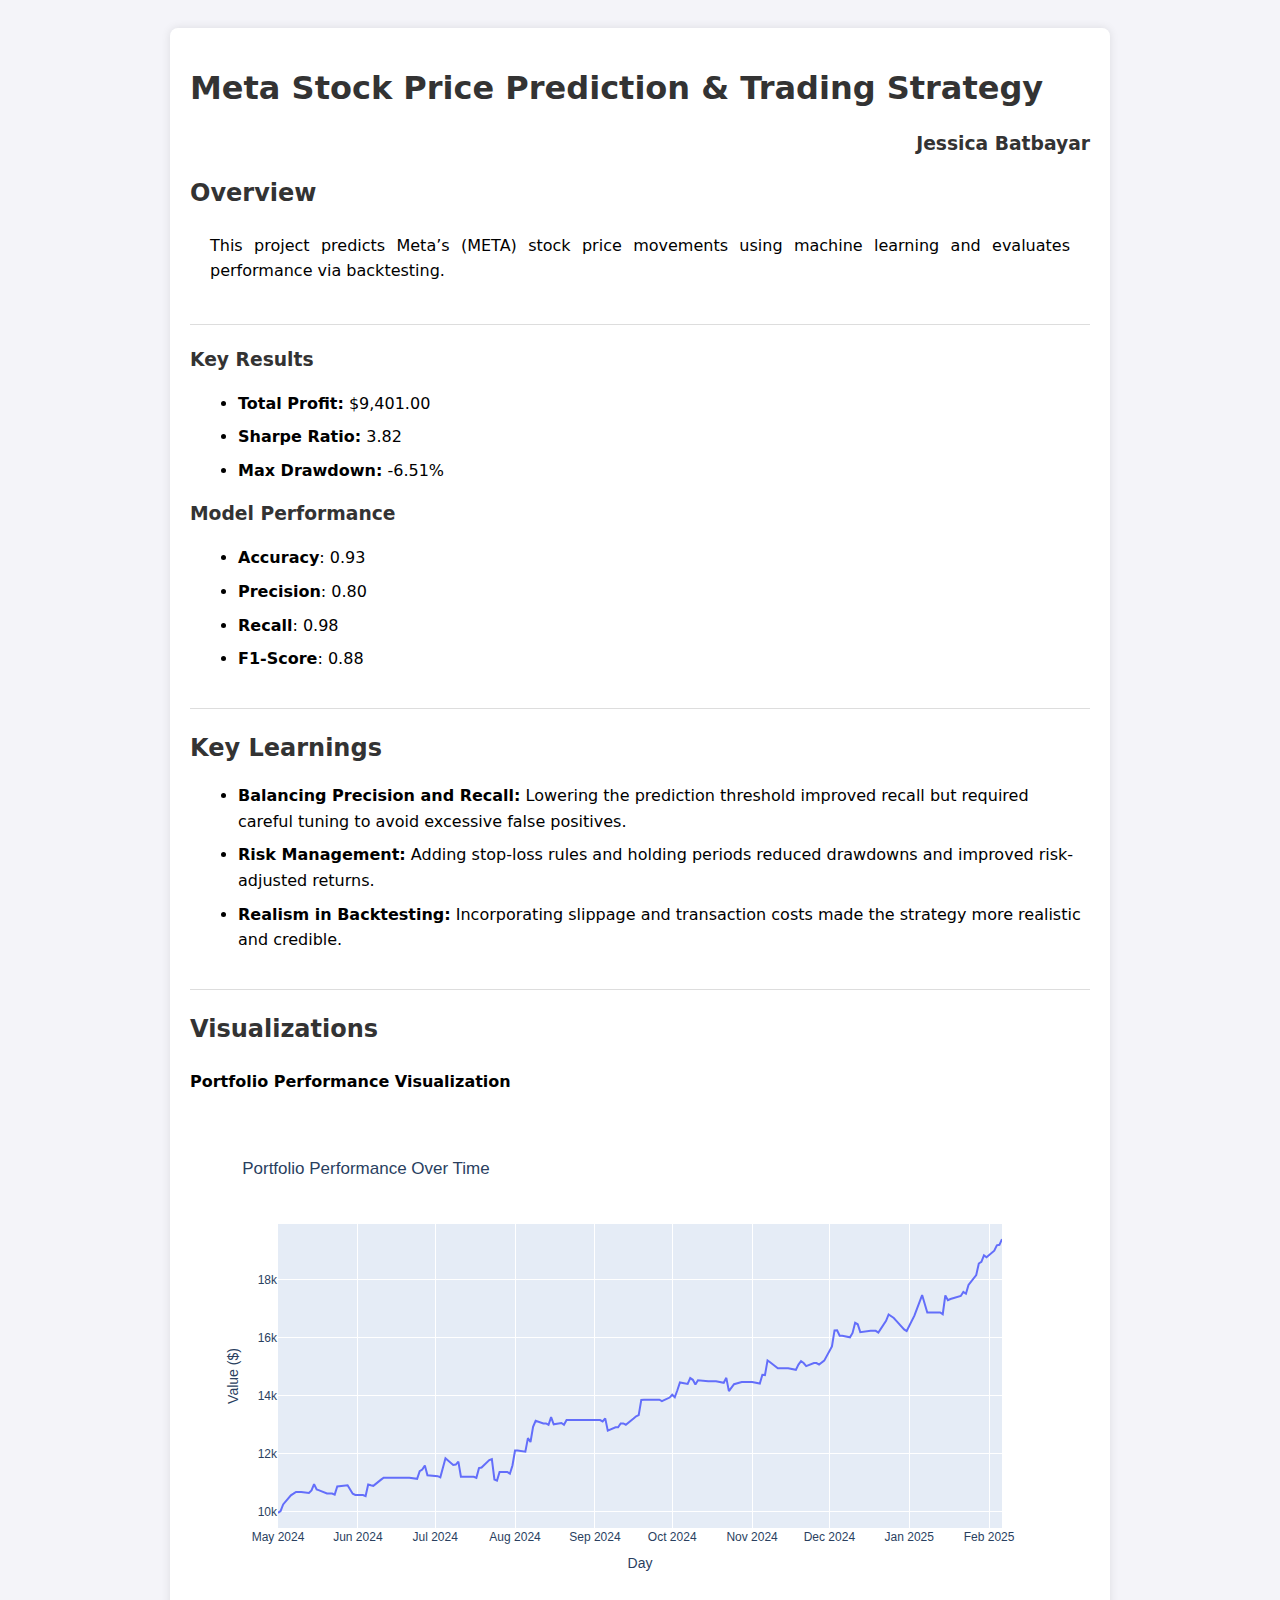
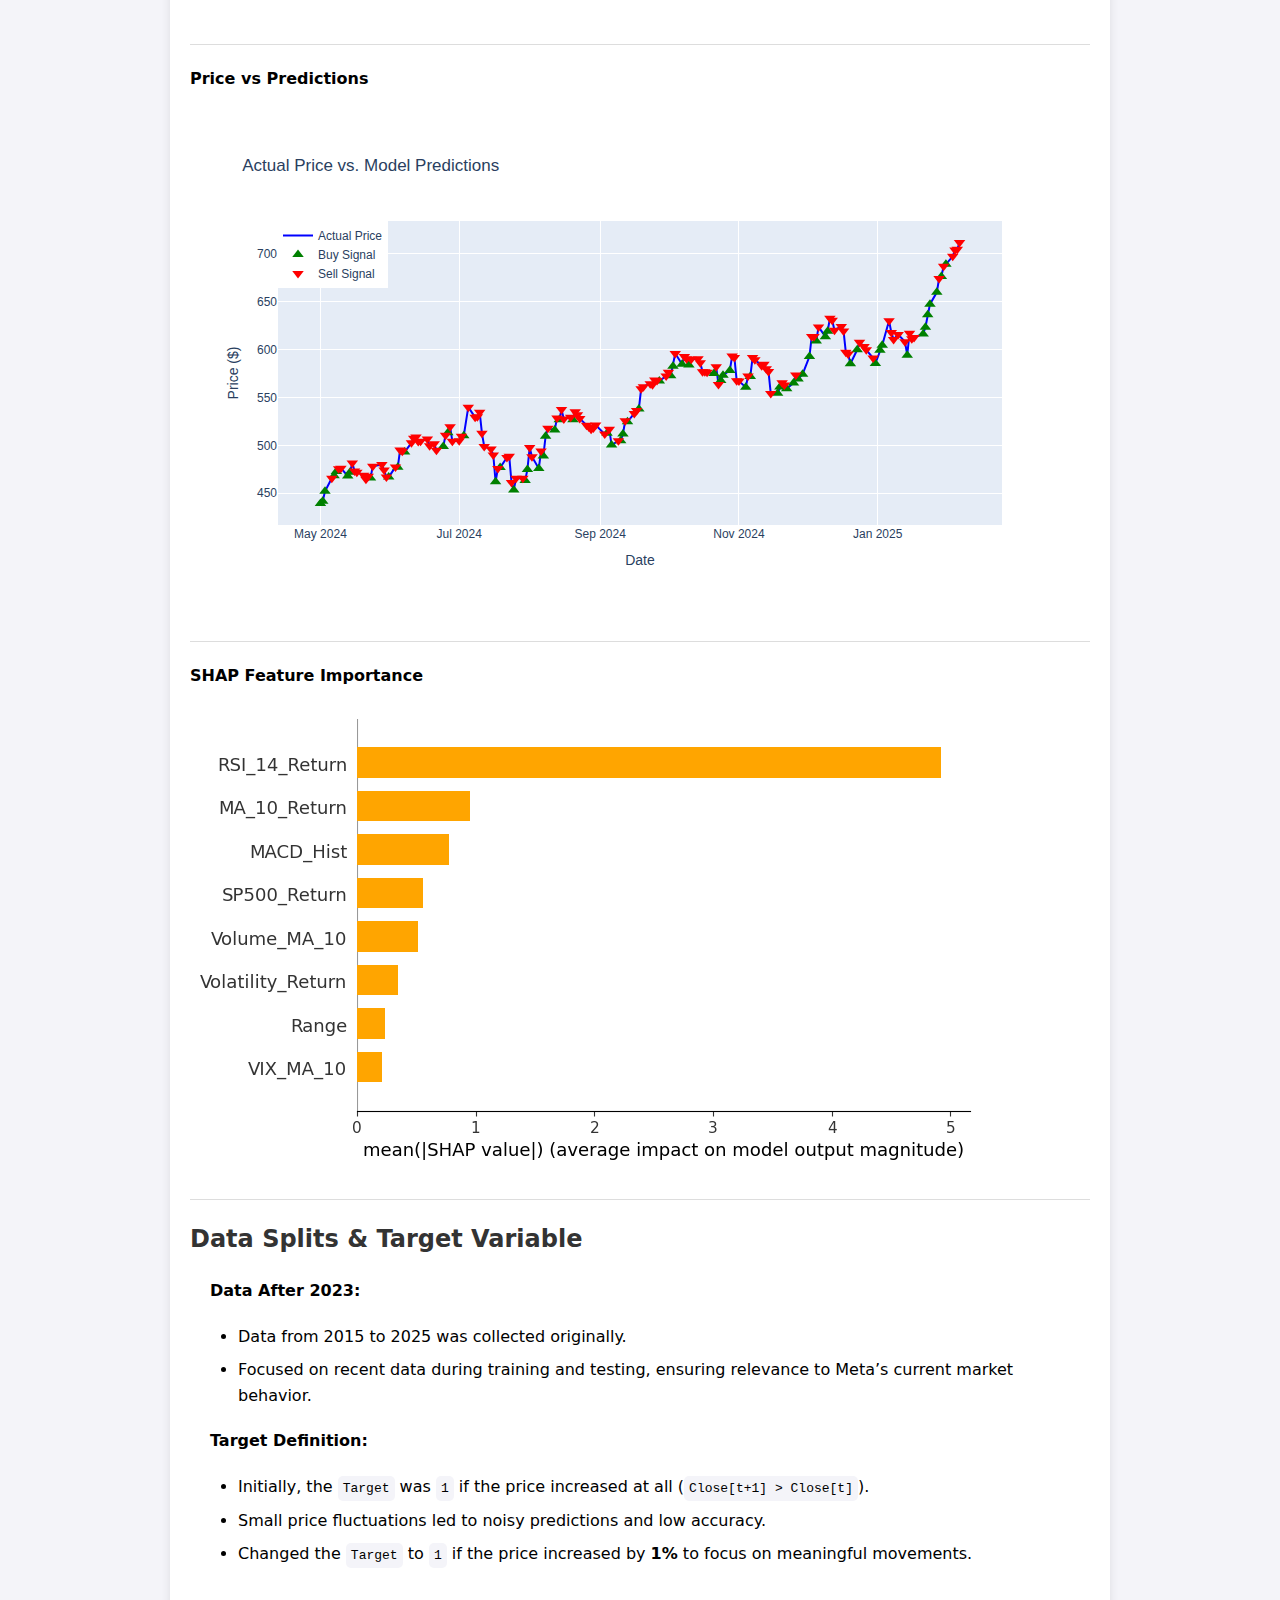
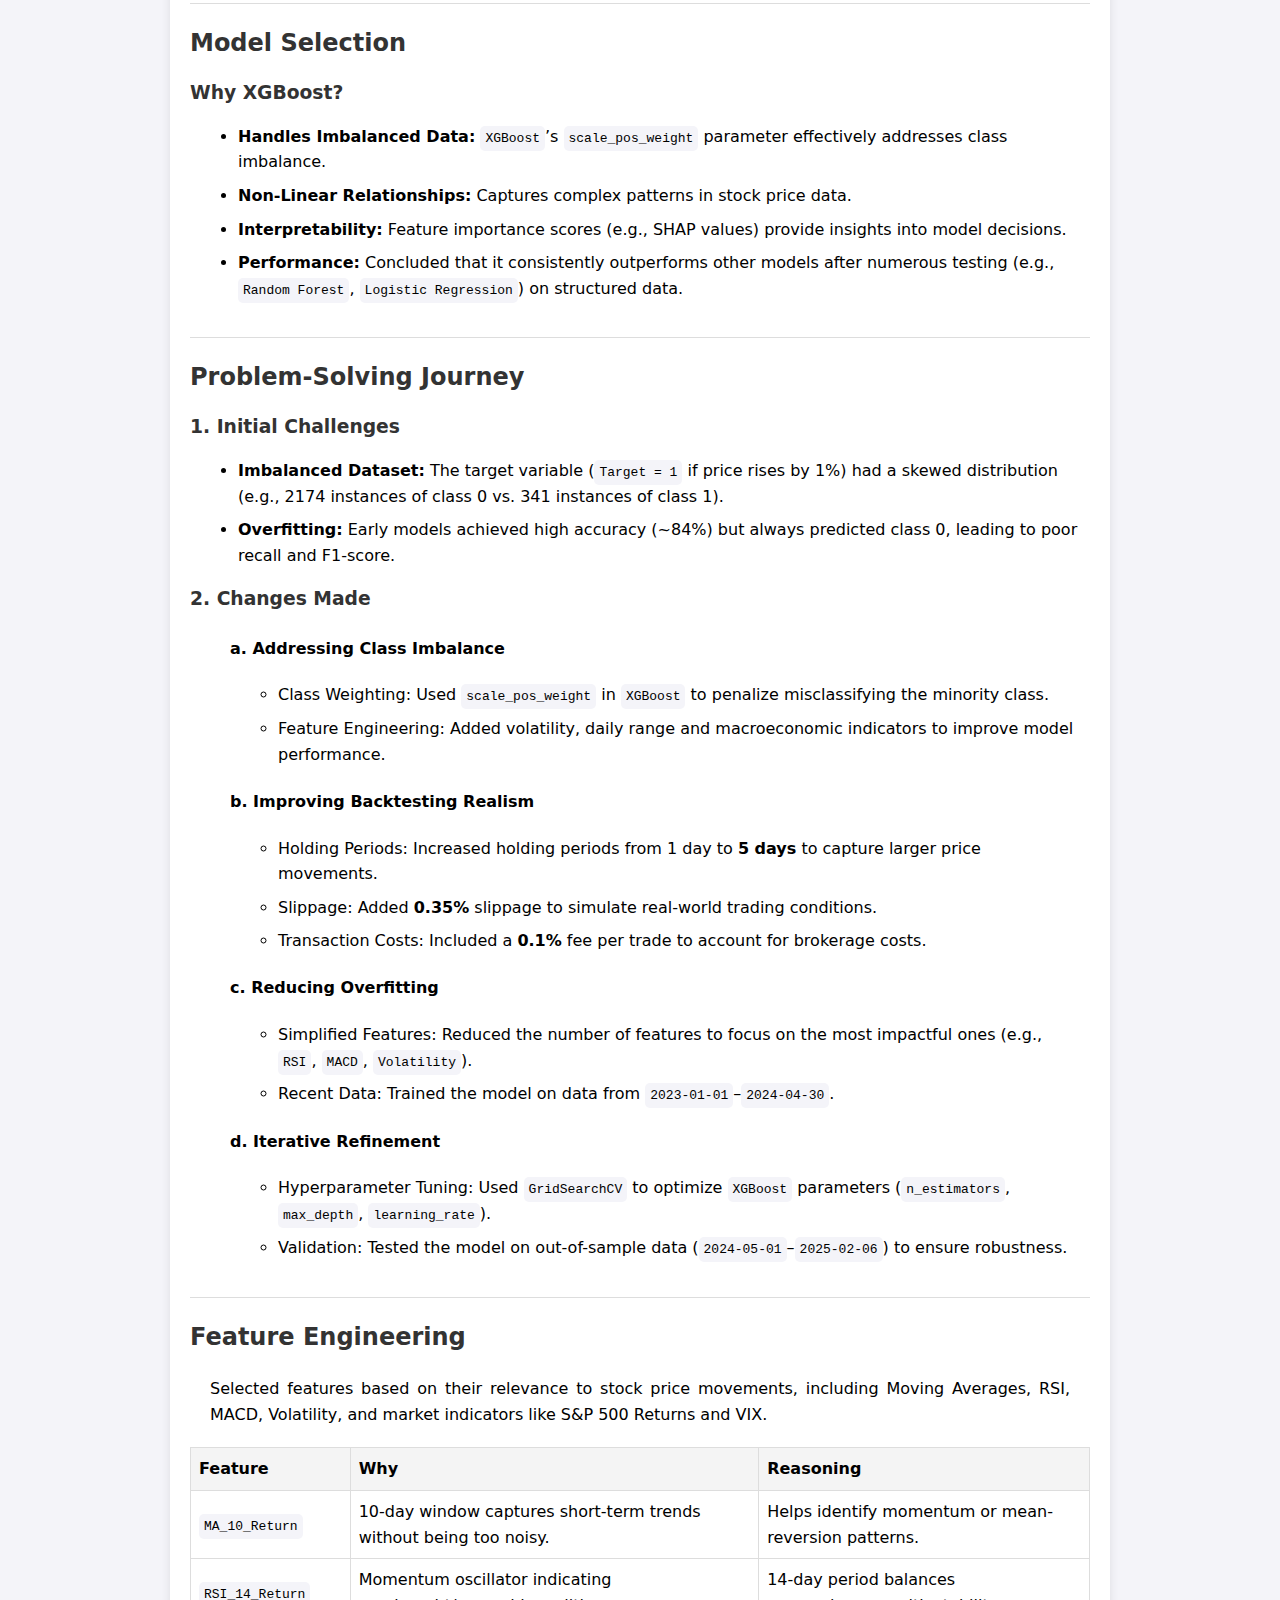
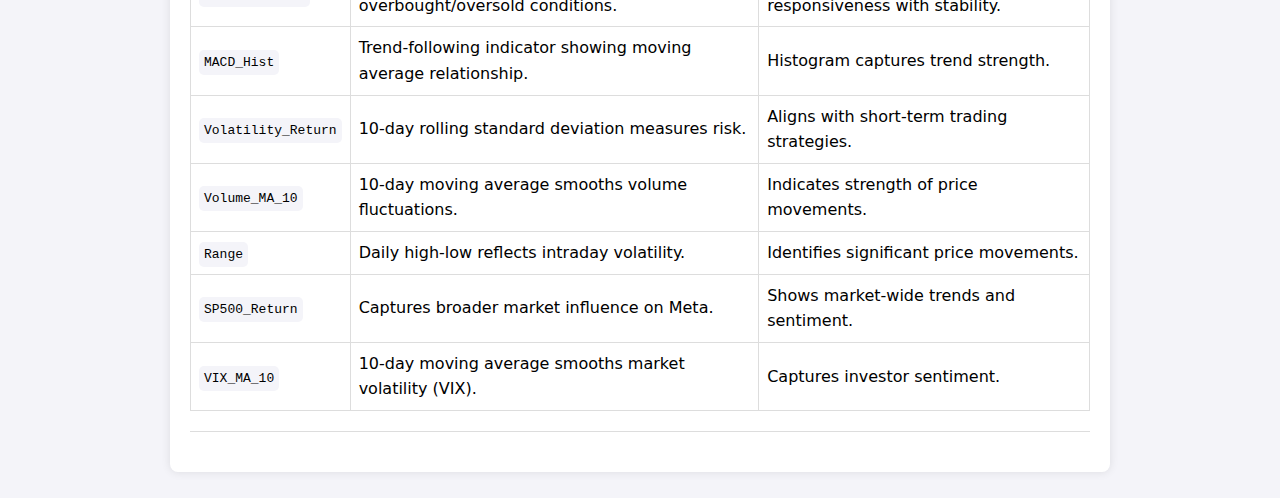
==== commit 1f8bba3f: "final" ====
--- a/index.html
+++ b/index.html
@@ -44,18 +44,44 @@
 
         <div class="section">
             <h2>Visualizations</h2>
-            <h3>Portfolio Performance Visualization</h3>
+            <h4>Portfolio Performance Visualization</h4>
             <iframe src="portfolio_performance.html"></iframe>
         </div>
 
         <div class="section">
-            <h3>Price vs Predictions</h3>
+            <h4>Price vs Predictions</h4>
             <iframe src="price_vs_predictions.html"></iframe>
         </div>
 
         <div class="section">
-            <h3>SHAP Feature Importance</h3>
+            <h4>SHAP Feature Importance</h4>
             <img src="shap_summary.png" alt="SHAP Summary Plot">
+        </div>
+
+        <div class="section">
+            <h2>Data Splits & Target Variable</h2>
+            <p><strong>Data After 2023:</strong></p>
+                <ul>
+                    <li>Data from 2015 to 2025 was collected originally.</li>
+                    <li>Focused on recent data during training and testing, ensuring relevance to Meta’s current market behavior.</li>
+                </ul>
+            <p><strong>Target Definition:</strong>
+            <ul>
+                <li>Initially, the <code>Target</code> was <code>1</code> if the price increased at all (<code>Close[t+1] > Close[t]</code>).</li>  
+                <li>Small price fluctuations led to noisy predictions and low accuracy. </li>
+                <li>Changed the <code>Target</code> to <code>1</code> if the price increased by <strong>1%</strong> to focus on meaningful movements.</li>
+            </ul>
+        </div>
+
+        <div class="section">
+            <h2>Model Selection</h2>
+            <h3>Why XGBoost?</h3>
+            <ul>
+                <li><strong>Handles Imbalanced Data:</strong> <code>XGBoost</code>’s <code>scale_pos_weight</code> parameter effectively addresses class imbalance.</li>
+                <li><strong>Non-Linear Relationships:</strong> Captures complex patterns in stock price data.</li>
+                <li><strong>Interpretability:</strong> Feature importance scores (e.g., SHAP values) provide insights into model decisions.</li>
+                <li><strong>Performance:</strong> Concluded that it consistently outperforms other models after numerous testing (e.g., <code>Random Forest</code>, <code>Logistic Regression</code>) on structured data.</li>
+            </ul>
         </div>
 
         <div class="section">
@@ -71,7 +97,6 @@
             <h4>a. Addressing Class Imbalance</h4>
             <ul>
                 <li>Class Weighting: Used <code>scale_pos_weight</code> in <code>XGBoost</code> to penalize misclassifying the minority class.</li>
-                <li>Threshold Adjustment: Lowered the prediction threshold to <strong>0.3</strong> to increase recall.</li>
                 <li>Feature Engineering: Added volatility, daily range and macroeconomic indicators to improve model performance.</li>
             </ul>
             </ul>
@@ -89,7 +114,7 @@
             <h4>c. Reducing Overfitting</h4>
             <ul>
                 <li>Simplified Features: Reduced the number of features to focus on the most impactful ones (e.g., <code>RSI</code>, <code>MACD</code>, <code>Volatility</code>).</li>
-                <li>Recent Data: Trained the model on data from <code>2023-01-01</code>–<code>2024-04-30</code> to ensure relevance to Meta’s current market behavior.</li>
+                <li>Recent Data: Trained the model on data from <code>2023-01-01</code>–<code>2024-04-30</code>.</li>
             </ul>
             </ul>
 
@@ -118,26 +143,9 @@
             </table>
         </div>
 
-        <div class="section">
-            <h2>Model Selection</h2>
-            <h3>Why XGBoost?</h3>
-            <ul>
-                <li><strong>Handles Imbalanced Data:</strong> <code>XGBoost</code>’s <code>scale_pos_weight</code> parameter effectively addresses class imbalance.</li>
-                <li><strong>Non-Linear Relationships:</strong> Captures complex patterns in stock price data.</li>
-                <li><strong>Interpretability:</strong> Feature importance scores (e.g., SHAP values) provide insights into model decisions.</li>
-                <li><strong>Performance:</strong> Concluded that it consistently outperforms other models after numerous testing (e.g., <code>Random Forest</code>, <code>Logistic Regression</code>) on structured data.</li>
-            </ul>
-        </div>
+        
 
-        <div class="section">
-            <h2>Data Splits & Target Variable</h2>
-            <p><strong>Data After 2023:</strong> 
-                <ul>
-                    <li>Data from 2015 to 2025 was collected originally.</li>
-                    <li>Focused on recent data during training and testing, ensuring relevance to Meta’s current market behavior.</li>
-                </ul>
-            <strong>Target Definition:</strong> Price increase by 1% to focus on meaningful price movements.</p>
-        </div>
+        
     </div>
 </body>
 </html>
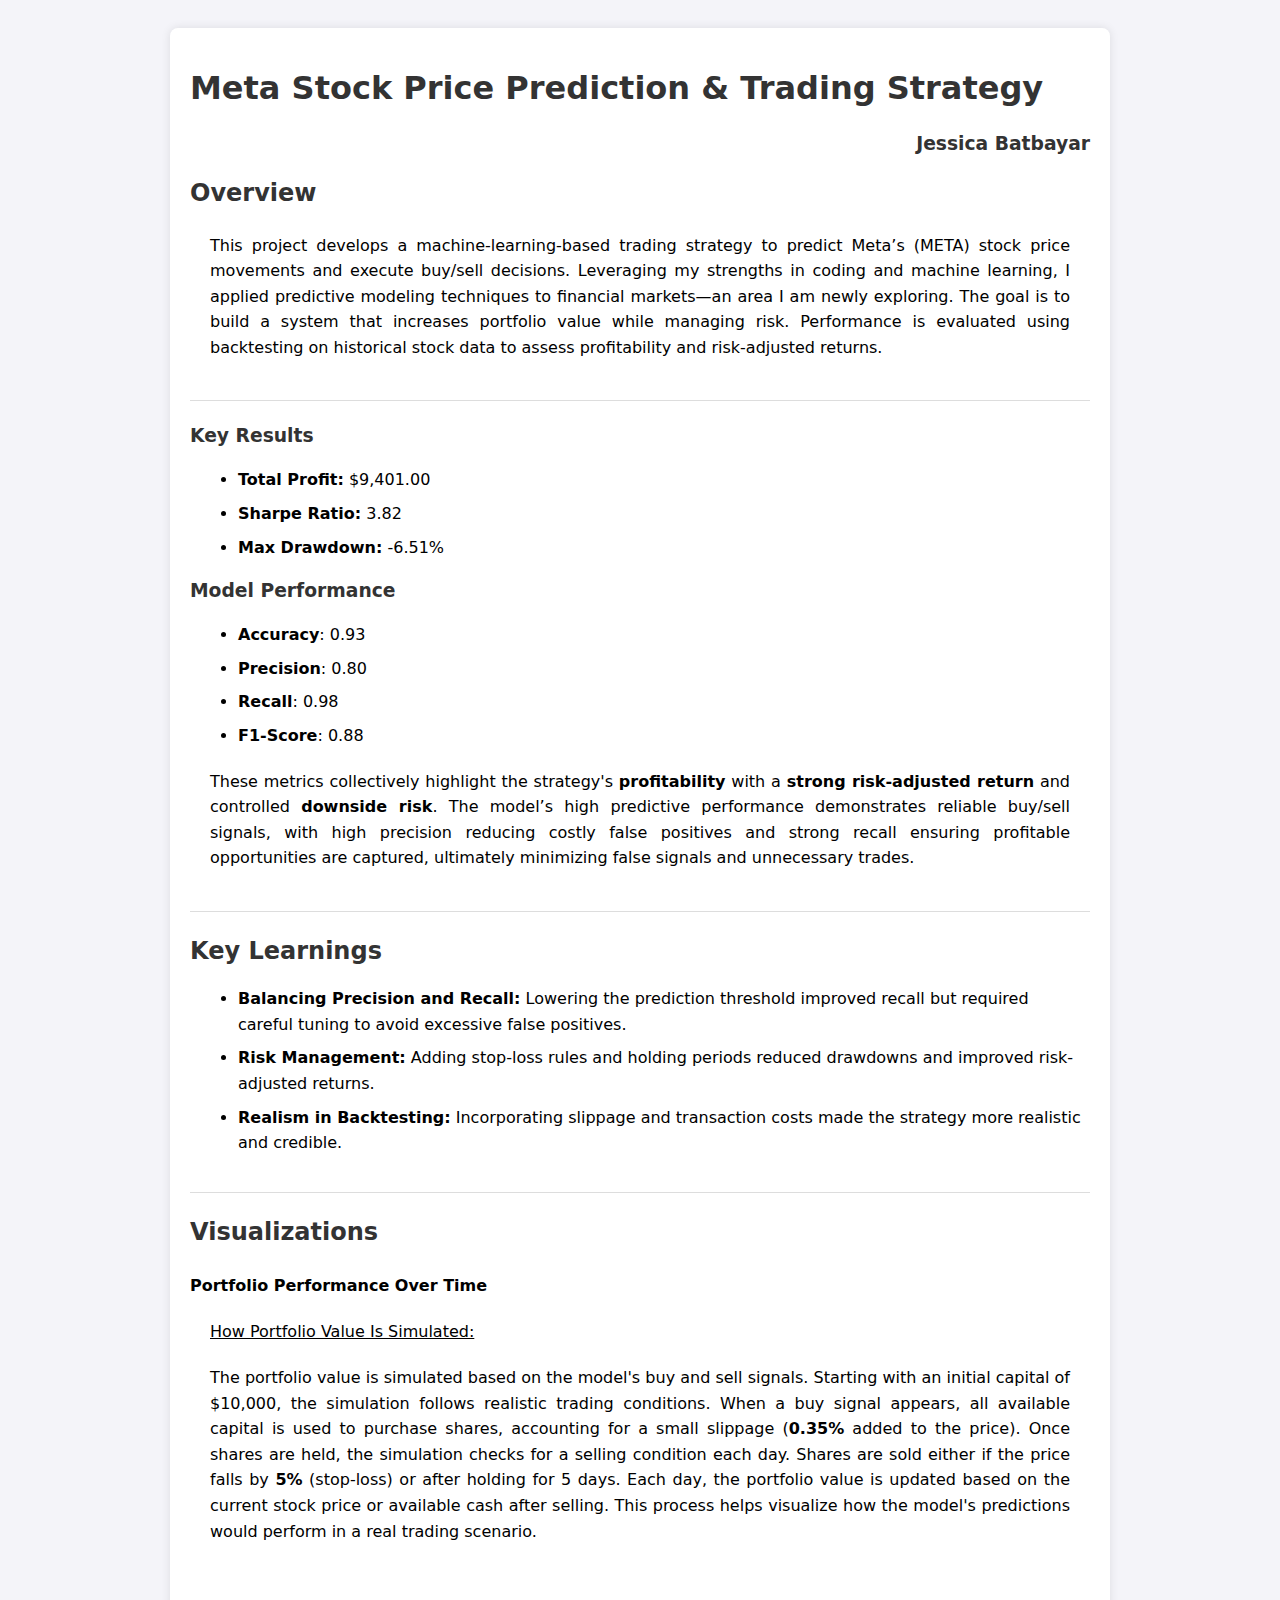
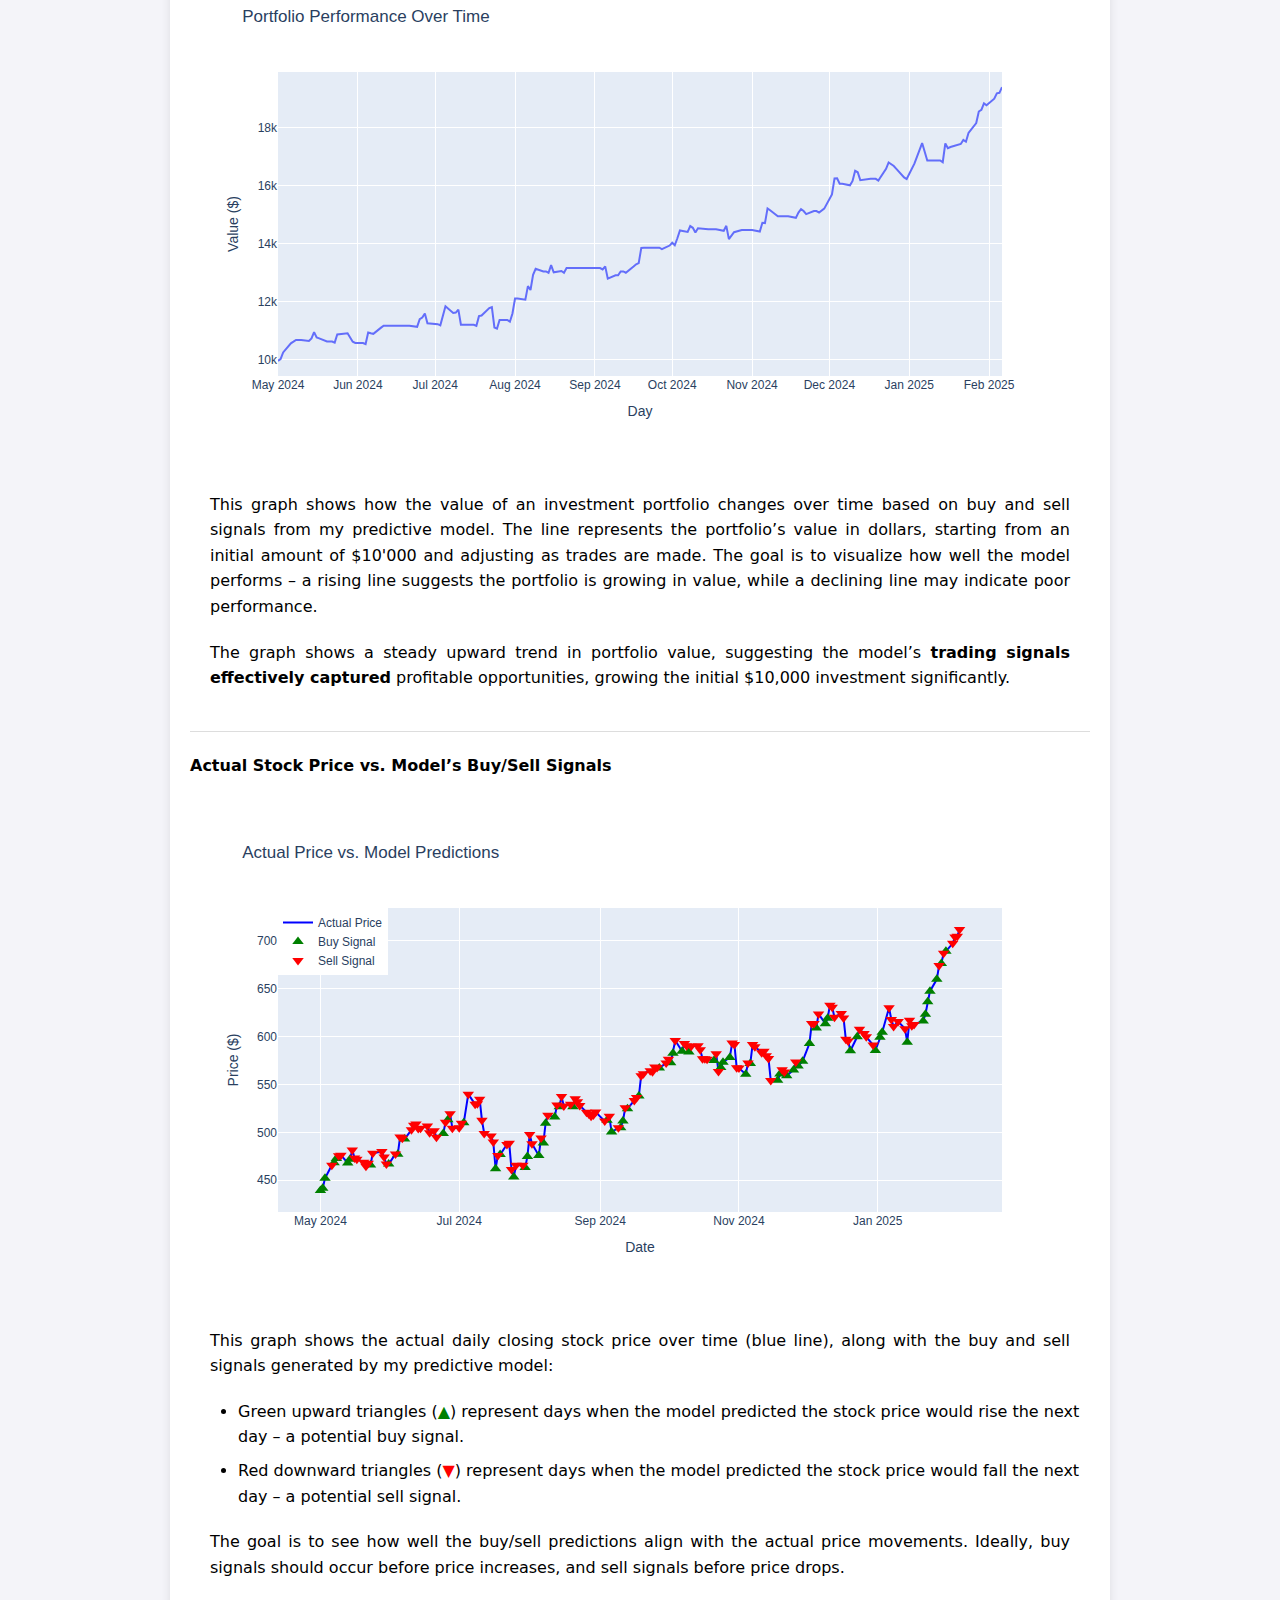
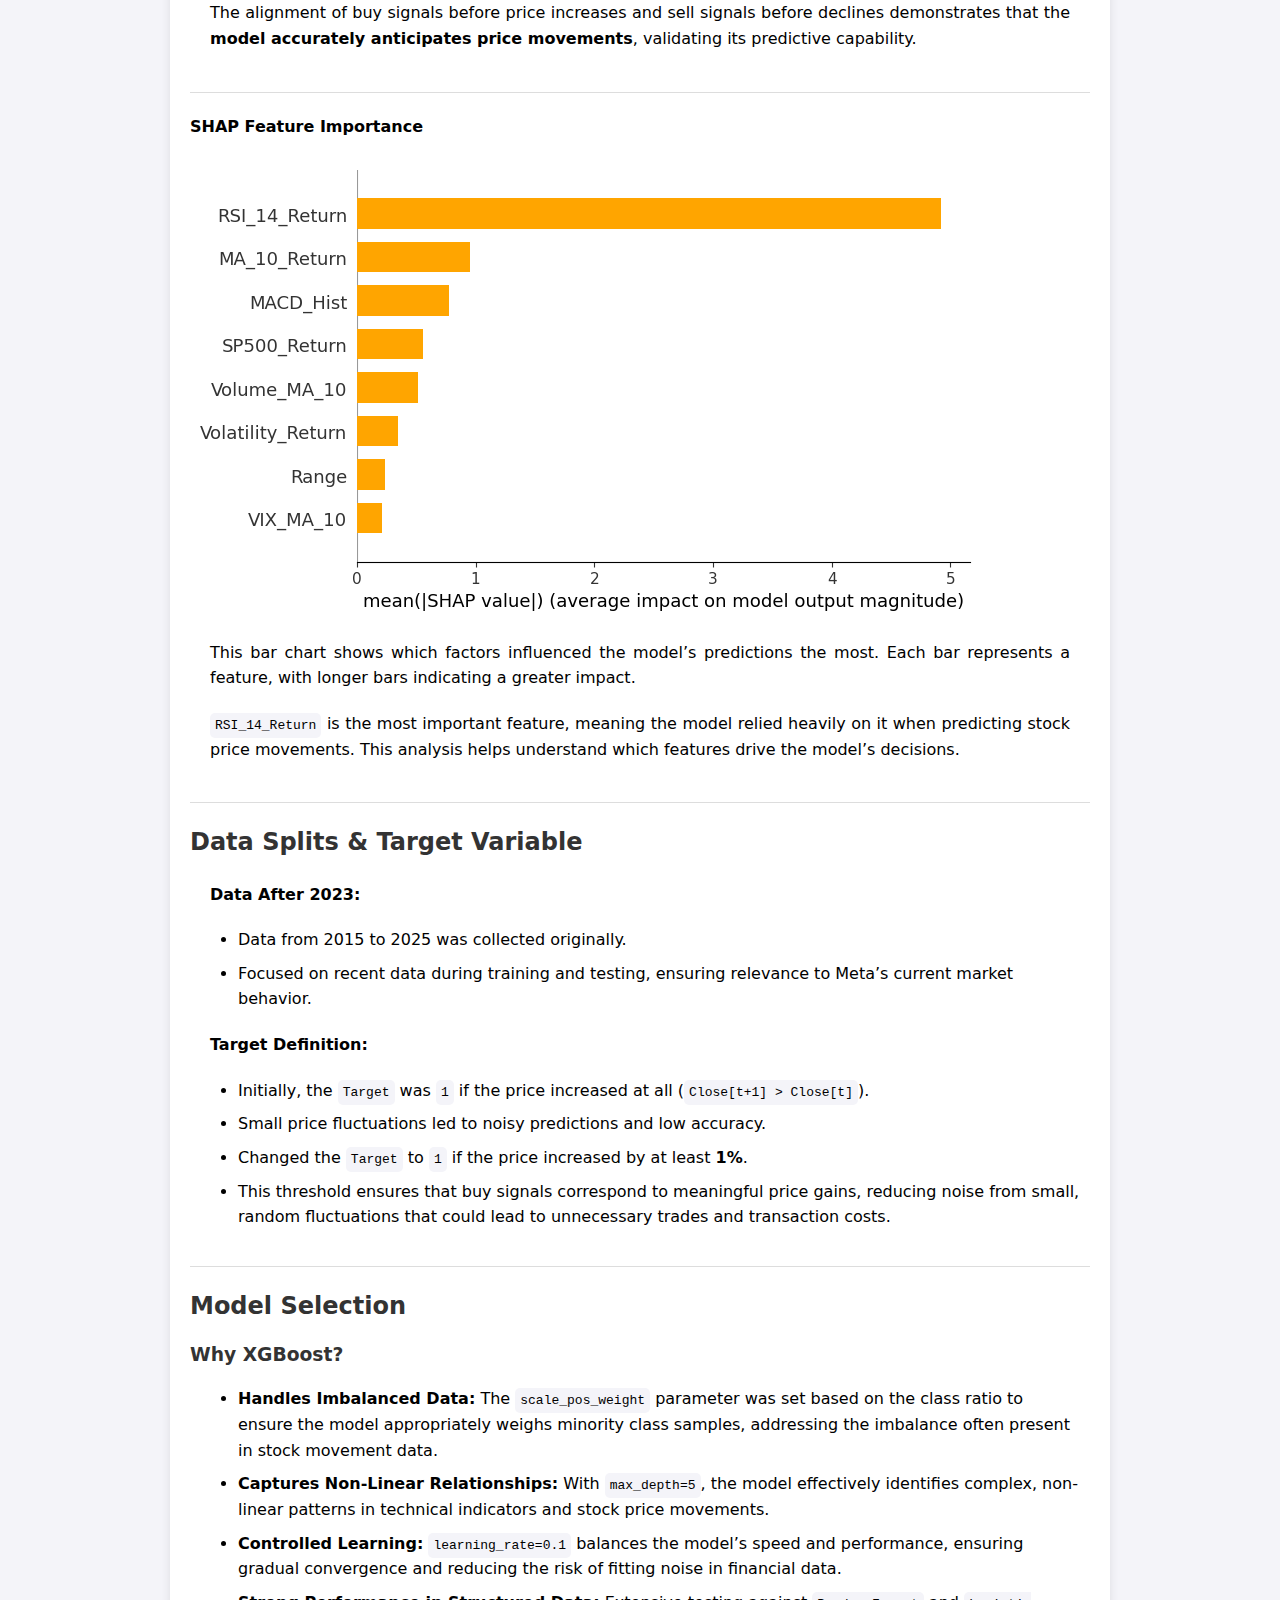
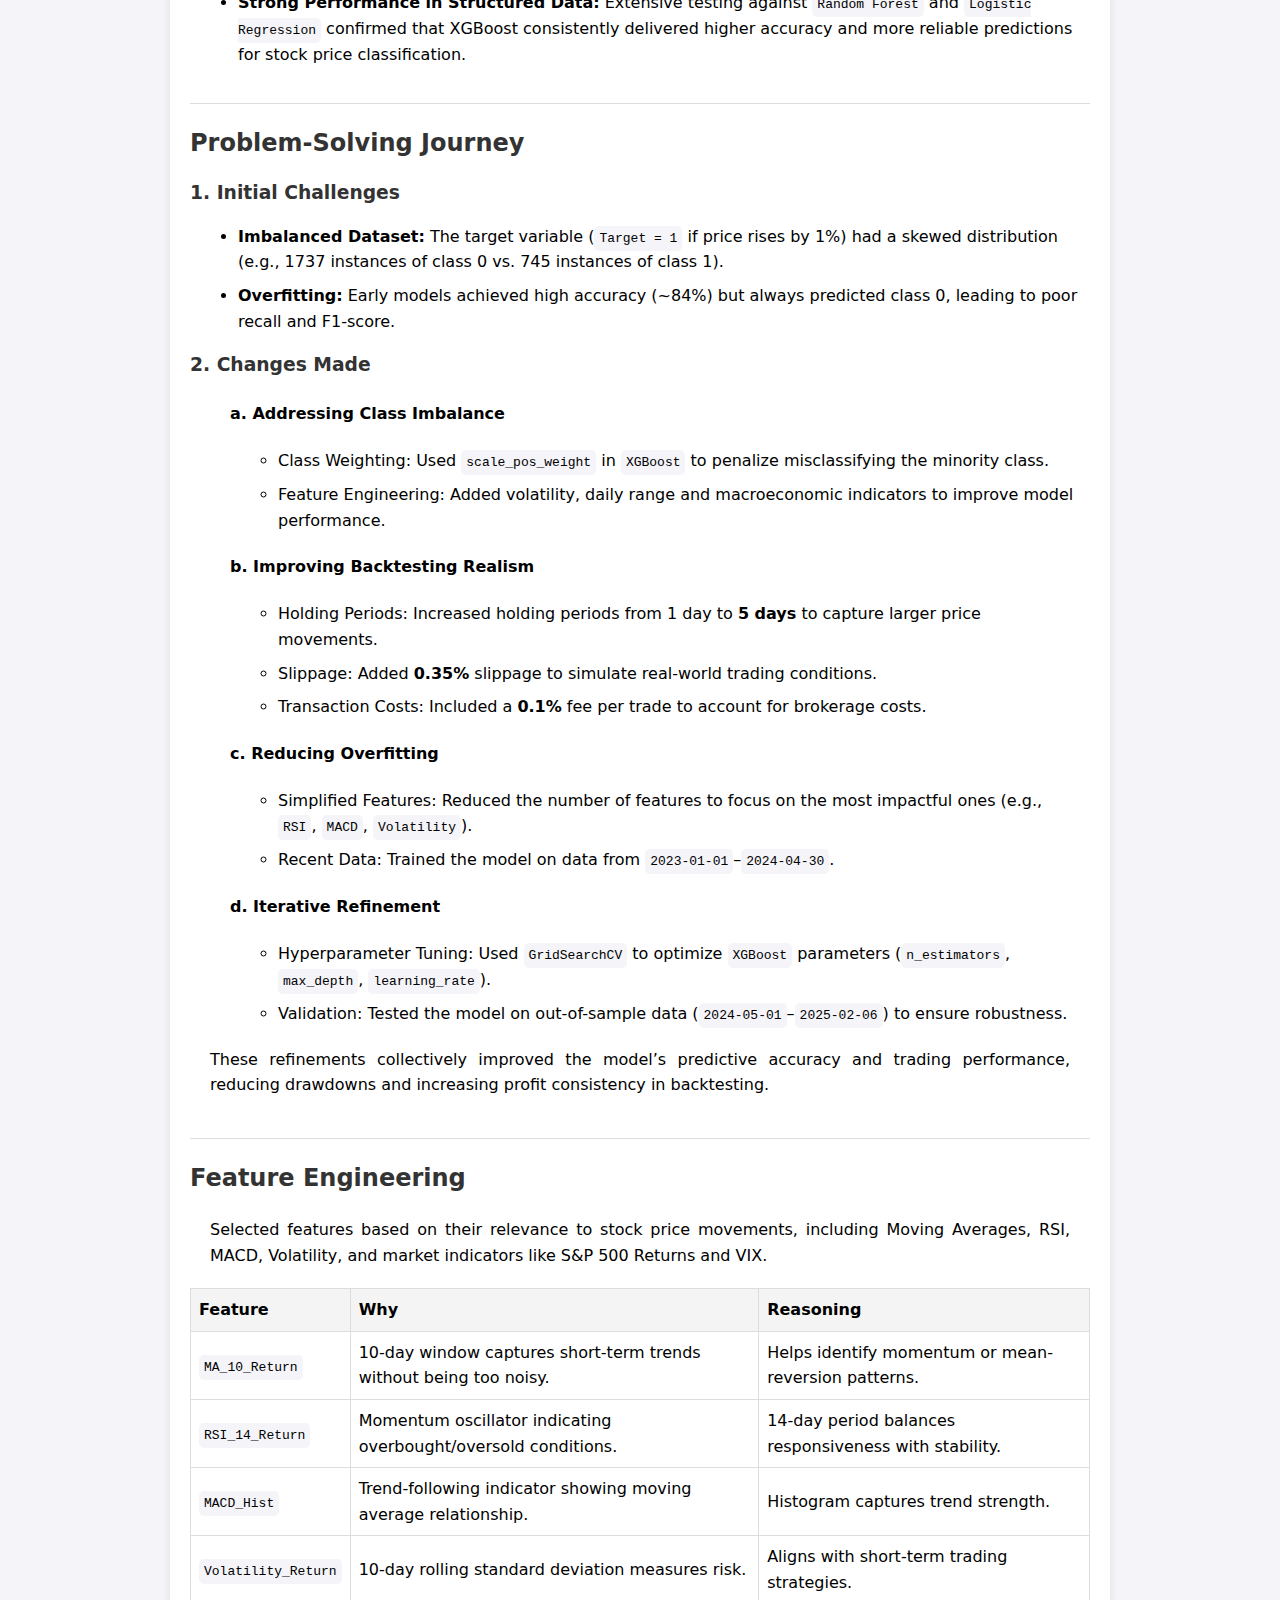
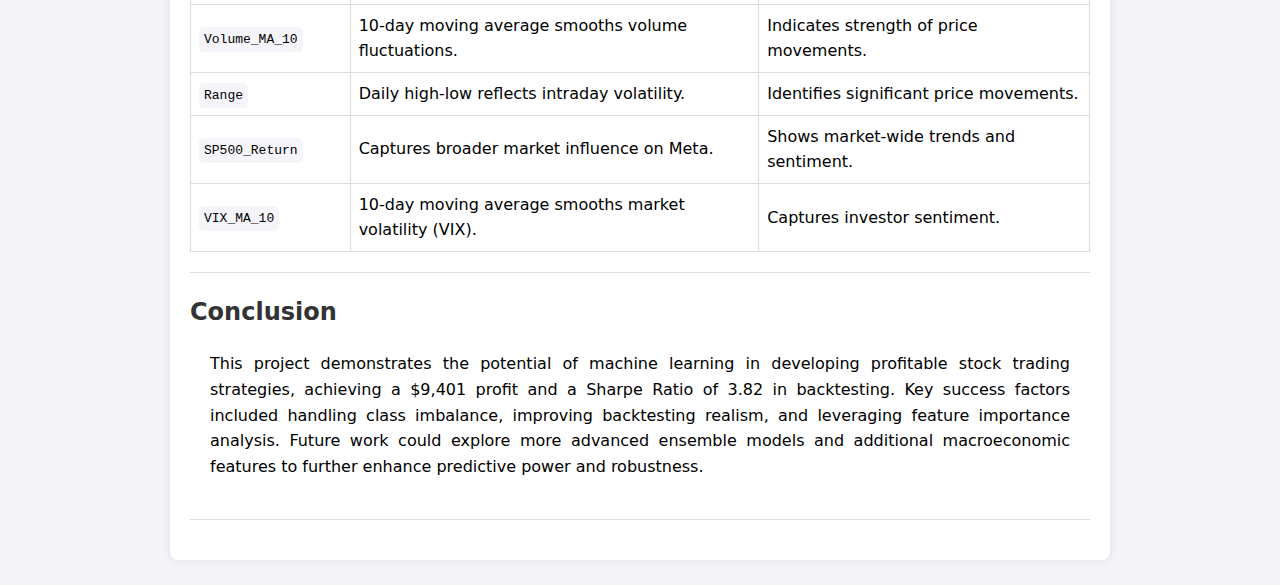
==== commit 728b9e47: "webpage edits" ====
--- a/index.html
+++ b/index.html
@@ -13,7 +13,10 @@
 
         <div class="section">
             <h2>Overview</h2>
-            <p>This project predicts Meta’s (META) stock price movements using machine learning and evaluates performance via backtesting.</p>
+            <p>This project develops a machine-learning-based trading strategy to predict Meta’s (META) stock price movements and execute 
+                buy/sell decisions. Leveraging my strengths in coding and machine learning, I applied predictive modeling techniques to financial 
+                markets—an area I am newly exploring. The goal is to build a system that increases portfolio value while managing risk. Performance 
+                is evaluated using backtesting on historical stock data to assess profitability and risk-adjusted returns.</p>
         </div>
 
         <div class="section">
@@ -31,6 +34,9 @@
                 <li><strong>Recall</strong>: 0.98</li>
                 <li><strong>F1-Score</strong>: 0.88</li>
             </ul>
+            <p>These metrics collectively highlight the strategy's <strong>profitability</strong> with a <strong>strong risk-adjusted return</strong> and controlled <strong>downside
+                risk</strong>. The model’s high predictive performance demonstrates reliable buy/sell signals, with high precision reducing costly false
+                positives and strong recall ensuring profitable opportunities are captured, ultimately minimizing false signals and unnecessary trades.</p>
         </div>
 
         <div class="section">
@@ -44,18 +50,38 @@
 
         <div class="section">
             <h2>Visualizations</h2>
-            <h4>Portfolio Performance Visualization</h4>
-            <iframe src="portfolio_performance.html"></iframe>
+            <h4>Portfolio Performance Over Time</h4>
+            <p><u>How Portfolio Value Is Simulated:</u></p>
+            <p>The portfolio value is simulated based on the model's buy and sell signals. Starting with an initial capital of $10,000, the simulation
+                follows realistic trading conditions. When a buy signal appears, all available capital is used to purchase shares, accounting for a small slippage
+                (<strong>0.35%</strong> added to the price). Once shares are held, the simulation checks for a selling condition each day. Shares are sold either if the price falls by 
+                <strong>5%</strong> (stop-loss) or after holding for 5 days. Each day, the portfolio value is updated based on the current stock price or available cash after selling. 
+                This process helps visualize how the model's predictions would perform in a real trading scenario.</p>
+              
+            <iframe src="visualizations/portfolio_performance.html"></iframe>
+            <p>This graph shows how the value of an investment portfolio changes over time based on buy and sell signals from my predictive model. The line represents the 
+                portfolio’s value in dollars, starting from an initial amount of $10'000 and adjusting as trades are made. The goal is to visualize how well the model performs – a rising line suggests the portfolio is growing in value, while a declining line may indicate poor performance.</p>
+            <p>The graph shows a steady upward trend in portfolio value, suggesting the model’s <strong>trading signals effectively captured</strong> profitable opportunities, growing the initial $10,000 investment significantly.</p>
         </div>
 
         <div class="section">
-            <h4>Price vs Predictions</h4>
-            <iframe src="price_vs_predictions.html"></iframe>
+            <h4>Actual Stock Price vs. Model’s Buy/Sell Signals</h4>
+            <iframe src="visualizations/price_vs_predictions.html"></iframe>
+            <p>This graph shows the actual daily closing stock price over time (blue line), along with the buy and sell signals generated by my predictive model:</p>
+                <ul>
+                <li>Green upward triangles (<span style="color:green;">▲</span>) represent days when the model predicted the stock price would rise the next day – a potential buy signal.</li>
+                <li>Red downward triangles (<span style="color:red;">▼</span>) represent days when the model predicted the stock price would fall the next day – a potential sell signal.</li>
+                </ul>
+                <p>The goal is to see how well the buy/sell predictions align with the actual price movements. 
+                    Ideally, buy signals should occur before price increases, and sell signals before price drops.</p>
+                <p>The alignment of buy signals before price increases and sell signals before declines demonstrates that the <strong>model accurately anticipates price movements</strong>, validating its predictive capability.</p>
         </div>
 
         <div class="section">
             <h4>SHAP Feature Importance</h4>
-            <img src="shap_summary.png" alt="SHAP Summary Plot">
+            <img src="visualizations/shap_summary.png" alt="SHAP Summary Plot">
+            <p>This bar chart shows which factors influenced the model’s predictions the most. Each bar represents a feature, with longer bars indicating a greater impact.</p>
+            <p><code>RSI_14_Return</code> is the most important feature, meaning the model relied heavily on it when predicting stock price movements. This analysis helps understand which features drive the model’s decisions.</p>
         </div>
 
         <div class="section">
@@ -69,7 +95,8 @@
             <ul>
                 <li>Initially, the <code>Target</code> was <code>1</code> if the price increased at all (<code>Close[t+1] > Close[t]</code>).</li>  
                 <li>Small price fluctuations led to noisy predictions and low accuracy. </li>
-                <li>Changed the <code>Target</code> to <code>1</code> if the price increased by <strong>1%</strong> to focus on meaningful movements.</li>
+                <li>Changed the <code>Target</code> to <code>1</code> if the price increased by at least <strong>1%</strong>.</li>
+                <li>This threshold ensures that buy signals correspond to meaningful price gains, reducing noise from small, random fluctuations that could lead to unnecessary trades and transaction costs.</li>
             </ul>
         </div>
 
@@ -77,10 +104,10 @@
             <h2>Model Selection</h2>
             <h3>Why XGBoost?</h3>
             <ul>
-                <li><strong>Handles Imbalanced Data:</strong> <code>XGBoost</code>’s <code>scale_pos_weight</code> parameter effectively addresses class imbalance.</li>
-                <li><strong>Non-Linear Relationships:</strong> Captures complex patterns in stock price data.</li>
-                <li><strong>Interpretability:</strong> Feature importance scores (e.g., SHAP values) provide insights into model decisions.</li>
-                <li><strong>Performance:</strong> Concluded that it consistently outperforms other models after numerous testing (e.g., <code>Random Forest</code>, <code>Logistic Regression</code>) on structured data.</li>
+                <li><strong>Handles Imbalanced Data:</strong> The <code>scale_pos_weight</code> parameter was set based on the class ratio to ensure the model appropriately weighs minority class samples, addressing the imbalance often present in stock movement data.</li>
+                <li><strong>Captures Non-Linear Relationships:</strong> With <code>max_depth=5</code>, the model effectively identifies complex, non-linear patterns in technical indicators and stock price movements.</li>
+                <li><strong>Controlled Learning:</strong> <code>learning_rate=0.1</code> balances the model’s speed and performance, ensuring gradual convergence and reducing the risk of fitting noise in financial data.</li>
+                <li><strong>Strong Performance in Structured Data:</strong> Extensive testing against <code>Random Forest</code> and <code>Logistic Regression</code> confirmed that XGBoost consistently delivered higher accuracy and more reliable predictions for stock price classification.</li>
             </ul>
         </div>
 
@@ -88,7 +115,7 @@
             <h2>Problem-Solving Journey</h2>
             <h3>1. Initial Challenges</h3>
             <ul>
-                <li><strong>Imbalanced Dataset:</strong> The target variable (<code>Target = 1</code> if price rises by 1%) had a skewed distribution (e.g., 2174 instances of class 0 vs. 341 instances of class 1).</li>
+                <li><strong>Imbalanced Dataset:</strong> The target variable (<code>Target = 1</code> if price rises by 1%) had a skewed distribution (e.g., 1737 instances of class 0 vs. 745 instances of class 1).</li>
                 <li><strong>Overfitting:</strong> Early models achieved high accuracy (~84%) but always predicted class 0, leading to poor recall and F1-score.</li>
             </ul>
 
@@ -125,6 +152,7 @@
                 <li>Validation: Tested the model on out-of-sample data (<code>2024-05-01</code>–<code>2025-02-06</code>) to ensure robustness.</li>
             </ul>
             </ul>
+            <p>These refinements collectively improved the model’s predictive accuracy and trading performance, reducing drawdowns and increasing profit consistency in backtesting.</p>
         </div>
 
         <div class="section">
@@ -143,6 +171,13 @@
             </table>
         </div>
 
+        <div class="section">
+            <h2>Conclusion</h2>
+            <p>This project demonstrates the potential of machine learning in developing profitable stock trading strategies, achieving a $9,401 profit and a Sharpe Ratio of 3.82 in backtesting. 
+                Key success factors included handling class imbalance, improving backtesting realism, and leveraging feature importance analysis. Future work could explore more advanced ensemble 
+                models and additional macroeconomic features to further enhance predictive power and robustness.</p>
+        </div>
+
         
 
         
